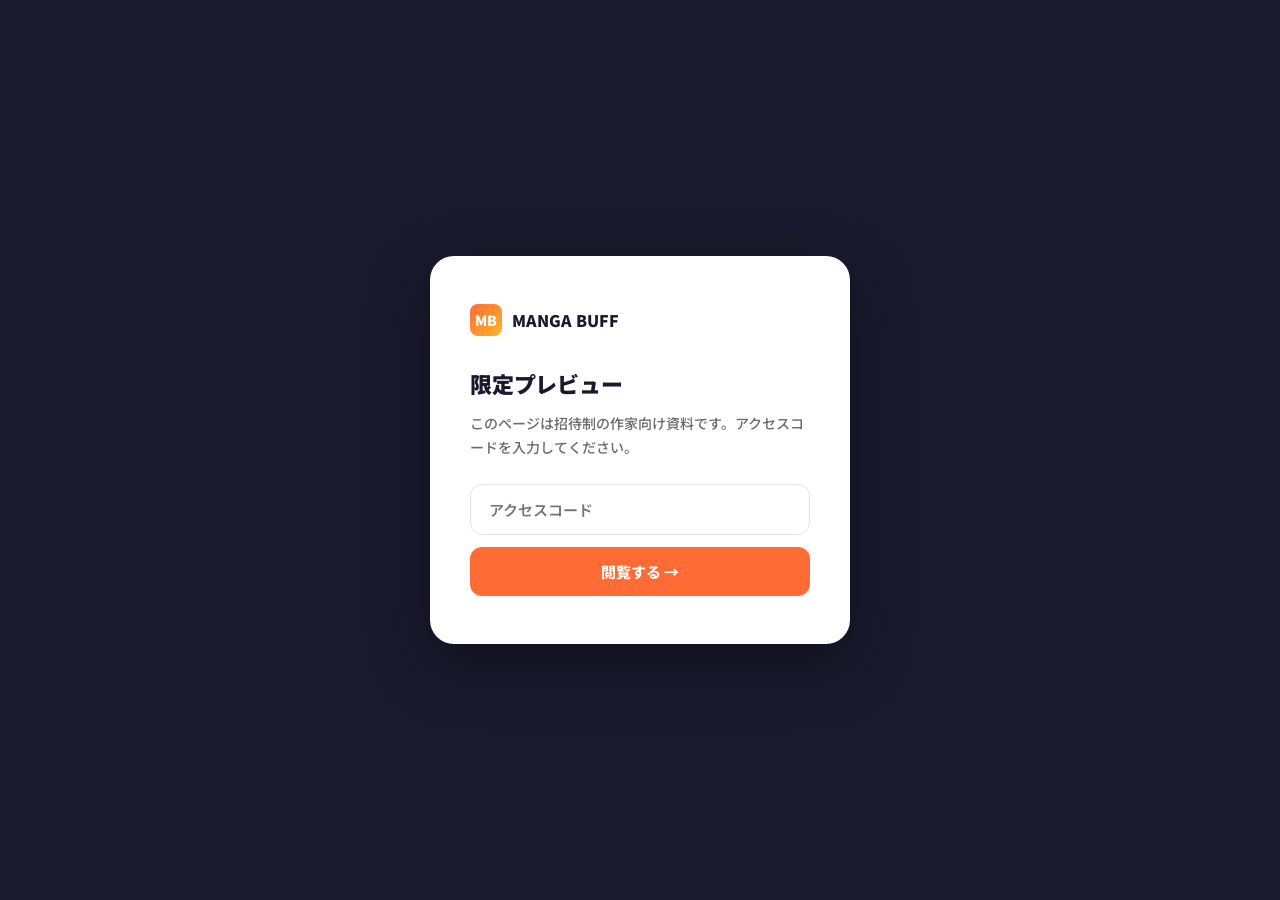
==== about.html @ 03acc00f "多ページ・ホームページ型に全面改訂 - 1枚LPを7ページ構成に再設計（トップ/サービス・納品/お金・セール/契約・全文/相談後の流れ/FAQ/代表の想い） - 契約書v4.3全文・価格決定権・表紙素" ====
<!DOCTYPE html>
<html lang="ja">
<head>
<meta charset="UTF-8">
<meta name="viewport" content="width=device-width, initial-scale=1.0">
<meta name="robots" content="noindex, nofollow, noarchive, nosnippet">
<title>代表とMANGA BUFF ｜ MANGA BUFF</title>
<link rel="preconnect" href="https://fonts.googleapis.com">
<link rel="preconnect" href="https://fonts.gstatic.com" crossorigin>
<link href="https://fonts.googleapis.com/css2?family=Noto+Sans+JP:wght@400;500;700;900&family=Inter:wght@400;500;600;700;800&display=swap" rel="stylesheet">
<style id="gate-style">
  body.locked { overflow: hidden; }
  body.locked > *:not(#gate) { display: none !important; }
  #gate { position: fixed; inset: 0; background: #1A1A2E; z-index: 99999; display: flex; align-items: center; justify-content: center; font-family: "Noto Sans JP", sans-serif; color: white; padding: 24px; }
  #gate.hidden { display: none; }
  .gate-card { background: white; color: #1A1A2E; padding: 48px 40px; border-radius: 24px; max-width: 420px; width: 100%; box-shadow: 0 20px 60px rgba(0,0,0,0.4); }
  .gate-brand { display: inline-flex; align-items: center; gap: 10px; font-weight: 900; font-size: 16px; margin-bottom: 28px; }
  .gate-brand .mark { width: 32px; height: 32px; border-radius: 8px; background: linear-gradient(135deg, #FF6B35, #FFB627); color: white; display: flex; align-items: center; justify-content: center; font-size: 14px; font-weight: 900; }
  #gate h2 { font-size: 22px; font-weight: 900; margin-bottom: 8px; letter-spacing: -0.01em; }
  #gate p { font-size: 14px; color: #6B6B6B; margin-bottom: 24px; font-weight: 500; line-height: 1.7; }
  #gate input { width: 100%; padding: 14px 18px; border: 1px solid #E8E5E0; border-radius: 12px; font-size: 15px; font-weight: 600; font-family: inherit; margin-bottom: 12px; outline: none; transition: all 0.15s; }
  #gate input:focus { border-color: #FF6B35; box-shadow: 0 0 0 3px rgba(255,107,53,0.15); }
  #gate button { width: 100%; padding: 14px; background: #FF6B35; color: white; border: none; border-radius: 12px; font-size: 15px; font-weight: 800; cursor: pointer; font-family: inherit; transition: all 0.15s; }
  #gate button:hover { background: #E8541F; }
  #gate .err { color: #FF4757; font-size: 13px; margin-top: 8px; font-weight: 600; display: none; }
  #gate .err.show { display: block; }
</style>
<link rel="stylesheet" href="assets/style.css">
</head>
<body class="locked">

<div id="gate">
  <div class="gate-card">
    <div class="gate-brand"><span class="mark">MB</span>MANGA BUFF</div>
    <h2>限定プレビュー</h2>
    <p>このページは招待制の作家向け資料です。アクセスコードを入力してください。</p>
    <input type="password" id="gate-pw" placeholder="アクセスコード" autocomplete="off" />
    <button id="gate-btn">閲覧する →</button>
    <div class="err" id="gate-err">アクセスコードが正しくありません。</div>
  </div>
</div>
<script>if(sessionStorage.getItem('mb-unlocked')==='1'){document.body.classList.remove('locked');var g=document.getElementById('gate');if(g)g.classList.add('hidden');}</script>

<nav class="nav">
  <div class="container nav-inner">
    <a href="index.html" class="logo"><span class="logo-mark">MB</span>MANGA BUFF</a>
    <button class="nav-toggle" aria-label="メニュー"><span></span></button>
    <ul class="nav-menu">
      <li><a href="index.html">ホーム</a></li>
      <li><a href="service.html">サービス内容</a></li>
      <li><a href="money.html">料金・お金</a></li>
      <li><a href="contract.html">契約について</a></li>
      <li><a href="flow.html">ご相談後の流れ</a></li>
      <li><a href="faq.html">よくある質問</a></li>
      <li><a href="about.html">代表の想い</a></li>
    </ul>
    <a href="flow.html" class="nav-cta">相談してみる</a>
  </div>
</nav>

<div class="page-hero">
  <div class="container">
    <span class="eyebrow">ABOUT</span>
    <h1>代表とMANGA BUFF</h1>
    <p>なぜこのサービスを作ったのか。そして、実際に参加いただいている作家さんの声。「誰がやっているサービスなのか」が見えると、安心して作品を預けられると思うので、正直にお伝えします。</p>
  </div>
</div>

<!-- === 立ち上げ背景・代表の想い === -->
<section>
  <div class="container-narrow">
    <div class="section-head left">
      <span class="section-label">OUR STORY</span>
      <h2 class="section-title">「作り手が困っていたこと」から<br>作ったサービスです。</h2>
    </div>
    <div style="font-size:16px; line-height:2.05; color:var(--ink-soft); font-weight:500;">
      <p style="margin-bottom:20px;">MANGA BUFF を運営する合同会社Realize代表の竹内は、もともと自分自身が作品を出していた一人の作り手でした。だからこそ、作家さんがぶつかる壁を身をもって知っています。</p>
      <p style="margin-bottom:20px;">「良い作品を描いても、個人では商業の電子書店に全部は出せない」「同人プラットフォームだけだと、読者がある所で頭打ちになる」「従来の取次に出しても、結局自分の手元にいくら残るのか分からない」——この3つは、作り手なら誰もが感じる悩みだと思います。</p>
      <p style="margin-bottom:20px;">MANGA BUFF は、その悩みを<strong>作り手の側から解決するために作ったサービス</strong>です。書店交渉・EPUB制作・書誌入力・表紙・モザイク処理・売上管理まで全部こちらで巻き取り、作家さんには「制作に集中できる時間」と「業界の1.5倍の手取り」を残す。売り込みではなく、同じ作り手として「一緒に棚を育てましょう」という姿勢でやっています。</p>
      <div class="callout info" style="margin-top:28px;">数字を盛ったり、「すぐ売れます」と調子のいいことは言いません。FANZA同人ほどは売れないことも、支払いが4ヶ月後になる業界構造も、正直にお伝えした上で判断していただきたいと考えています。</div>
    </div>
  </div>
</section>

<!-- === 竹内note ===
     TODO(URL待ち): 竹内さんのnote URL到着後、以下の note-grid を実データに差し替え。
     account_url と各記事の href / タイトル / 一言 を埋める。 -->
<section class="bg-soft">
  <div class="container">
    <div class="section-head">
      <span class="section-label">NOTE</span>
      <h2 class="section-title">代表の<span class="gradient">note</span></h2>
      <p class="section-lead">代表の竹内は、note「竹内星陽＠MANGA BUFF 中の人」で、電子出版・AI漫画・配信のリアルを実データで発信しています。<br>「つくる人の想いを、正しく読者へ届けたい。」——どんな人がやっているサービスか、ここを読むと伝わると思います。</p>
    </div>

    <div class="note-grid">
      <a href="https://note.com/sei_manga_buff/n/n60cf9b1dd14b" class="note-card" target="_blank" rel="noopener">
        <div class="note-tag">AI・販路</div>
        <h3>AI漫画は"売れない"んじゃない。"並べてもらえない"だけだ。</h3>
        <p>「AI作品は売れない」の正体は、書店の棚に"並べてもらえない"こと。AIフロア隔離の構造と、その抜け道を実データで解説した回。</p>
        <span class="note-go">noteで読む</span>
      </a>
      <a href="https://note.com/sei_manga_buff/n/n0e41eaaf8b2e" class="note-card" target="_blank" rel="noopener">
        <div class="note-tag">価格設計</div>
        <h3>【いくらで売るのが正解か】新作2,000作を値段別に数えたら…</h3>
        <p>「売れる本数」と「稼げる金額」で最適価格が逆転する。2,000作の実データから価格の付け方を掘り下げた、値付けに悩む作家さん必読の回。</p>
        <span class="note-go">noteで読む</span>
      </a>
      <a href="https://note.com/sei_manga_buff/n/n07193fec7f5c" class="note-card" target="_blank" rel="noopener">
        <div class="note-tag">配信網</div>
        <h3>【配信網の地図】"電子書店100超"って、具体的にどこ？</h3>
        <p>「100書店に配信」と言われても実感が湧かない——作品が実際に届く配信網を、書店ごとに1つずつ地図にした解説記事。</p>
        <span class="note-go">noteで読む</span>
      </a>
    </div>

    <div style="text-align:center; margin-top:36px;">
      <a href="https://note.com/sei_manga_buff" class="btn-secondary" target="_blank" rel="noopener">竹内のnoteをもっと見る</a>
    </div>
  </div>
</section>

<!-- === 作家の声 ===
     TODO(URL待ち): 表向きホームページURL到着後、パビュ / スペルト小麦 の口コミを
     このホームページから正確に転記して以下の voice を差し替え。 -->
<section>
  <div class="container">
    <div class="section-head">
      <span class="section-label">VOICES</span>
      <h2 class="section-title">参加作家さんの<span class="gradient">生の声</span></h2>
      <p class="section-lead">実際に MANGA BUFF に作品を預けてくださっている作家さんからの声です。</p>
    </div>

    <div class="voice-grid">
      <div class="voice">
        <div class="voice-quote-mark">"</div>
        <div class="voice-body" style="font-size:15px; color:var(--ink); font-weight:600;">原稿データを渡したら、色んな書店で配信されるところまで進めてもらえて助かりました。公開まで早かったのもありがたかったです。</div>
        <div class="voice-author"><strong>ぱびゅ さん</strong><br>X：@pabyu235852</div>
      </div>
      <div class="voice">
        <div class="voice-quote-mark">"</div>
        <div class="voice-body" style="font-size:15px; color:var(--ink); font-weight:600;">AI作品なので販路を広げるのは難しいと思っていましたが、ほとんど丸投げで広げることができ、ありがたく思います。</div>
        <div class="voice-author"><strong>すぺると小麦 さん</strong><br>X：@superutokomugi</div>
      </div>
      <div class="voice">
        <div class="voice-quote-mark">"</div>
        <div class="voice-body" style="font-size:15px; color:var(--ink); font-weight:600;">書店への配信や面倒な手続きを全部おまかせできるので、制作に集中できるようになりました。作家としは本当に助かっています。</div>
        <div class="voice-author"><strong>ぜっぺい さん</strong><br>X：@zeppei_</div>
      </div>
    </div>

    <h3 class="block-title" style="text-align:center;">その他の作家さんからの反応</h3>
    <div class="voice-grid">
      <div class="voice">
        <div class="voice-quote-mark">"</div>
        <div class="voice-quote">FANZA同人以外の流通が欲しかった</div>
        <div class="voice-author">個人サークル運営・手書き作家さん<br>複数書店展開で新規読者層へのリーチを実現</div>
      </div>
      <div class="voice">
        <div class="voice-quote-mark">"</div>
        <div class="voice-quote">他社より連絡が速くて、やりやすい</div>
        <div class="voice-author">他取次から乗り換えのサークルさん<br>レスポンスの速さ・配信スピードが乗り換えの決め手に</div>
      </div>
      <div class="voice">
        <div class="voice-quote-mark">"</div>
        <div class="voice-quote">AI作品を扱ってくれる取次が少ない</div>
        <div class="voice-author">AI漫画制作サークルさん<br>公式対応＋AI作品専用の配信先選定で差別化</div>
      </div>
      <div class="voice">
        <div class="voice-quote-mark">"</div>
        <div class="voice-quote">既存取次の還元率に納得がいかなかった</div>
        <div class="voice-author">複数作品保有サークルさん<br>60%還元への切り替えで手取り1.5倍を実現見込み</div>
      </div>
    </div>
  </div>
</section>

<!-- === CTA === -->
<section class="bg-soft">
  <div class="container">
    <div class="cta-band">
      <h2>あなたの作品も、一緒に届けさせてください。</h2>
      <p>まずは1作品から。気になったことは何でも担当者に聞いてください。同じ作り手として、正直にお答えします。</p>
      <a href="flow.html" class="btn-primary" style="background:var(--primary); box-shadow:0 8px 24px rgba(255,107,53,0.4);">ご相談後の流れを見る</a>
    </div>
  </div>
</section>

<footer>
  <div class="container">
    <div class="footer-grid">
      <div>
        <div class="footer-logo"><span class="logo-mark">MB</span>MANGA BUFF</div>
        <p class="footer-tagline">個人作家・同人サークルの作品を、100以上の電子書店へ一括配信する取次サービス。</p>
      </div>
      <div class="footer-links">
        <div class="footer-col">
          <h5>サービス</h5>
          <a href="service.html">サービス内容</a>
          <a href="money.html">料金・還元率</a>
          <a href="flow.html">ご相談後の流れ</a>
        </div>
        <div class="footer-col">
          <h5>詳しく知る</h5>
          <a href="contract.html">契約について</a>
          <a href="faq.html">よくある質問</a>
          <a href="about.html">代表とMANGA BUFF</a>
        </div>
      </div>
    </div>
    <p class="footer-meta">漫画家のための電子書店一括配信サービス　|　運営：合同会社Realize　|　© 2026 MANGA BUFF</p>
  </div>
</footer>

<script src="assets/site.js"></script>
</body>
</html>
---- assets/style.css ----
/* =========================================================
   MANGA BUFF 作家向け資料サイト  共通デザインシステム
   （多ページ・ホームページ型）
   ========================================================= */

:root {
  --primary: #FF6B35;
  --primary-deep: #E8541F;
  --primary-light: #FFF0E6;
  --accent: #FFB627;
  --ink: #1A1A2E;
  --ink-soft: #4A4A5E;
  --sub: #8A8A95;
  --border: #E8E5E0;
  --rule: #EFECE7;
  --bg: #FFFFFF;
  --bg-soft: #FAFAFA;
  --bg-blue: #FFF8F0;
  --green: #22C55E;
  --warn: #FF9500;
}

* { margin: 0; padding: 0; box-sizing: border-box; }

html { scroll-behavior: smooth; }

body {
  font-family: "Noto Sans JP", "Inter", -apple-system, BlinkMacSystemFont, sans-serif;
  color: var(--ink);
  line-height: 1.8;
  background: var(--bg);
  font-weight: 500;
  font-size: 16px;
  -webkit-font-smoothing: antialiased;
}

a { color: inherit; }

.container {
  max-width: 1120px;
  margin: 0 auto;
  padding: 0 24px;
}

.container-narrow {
  max-width: 860px;
  margin: 0 auto;
  padding: 0 24px;
}

/* === Nav (multi-page) === */
.nav {
  position: sticky;
  top: 0;
  z-index: 100;
  background: rgba(255, 255, 255, 0.92);
  backdrop-filter: blur(20px);
  border-bottom: 1px solid var(--rule);
  padding: 14px 0;
}

.nav-inner {
  display: flex;
  align-items: center;
  justify-content: space-between;
  gap: 16px;
}

.logo {
  display: inline-flex;
  align-items: center;
  gap: 10px;
  font-weight: 900;
  font-size: 18px;
  letter-spacing: -0.01em;
  color: var(--ink);
  text-decoration: none;
  flex-shrink: 0;
}

.logo-mark {
  display: inline-flex;
  align-items: center;
  justify-content: center;
  width: 32px;
  height: 32px;
  background: linear-gradient(135deg, var(--primary), var(--accent));
  border-radius: 8px;
  color: white;
  font-size: 16px;
  font-weight: 900;
  letter-spacing: -0.02em;
}

.nav-menu {
  display: flex;
  align-items: center;
  gap: 4px;
  list-style: none;
  margin-left: auto;
}

.nav-menu a {
  display: inline-block;
  padding: 8px 14px;
  font-size: 14px;
  font-weight: 700;
  color: var(--ink-soft);
  text-decoration: none;
  border-radius: 100px;
  transition: all 0.15s;
  white-space: nowrap;
}

.nav-menu a:hover { color: var(--primary); background: var(--primary-light); }
.nav-menu a.active { color: var(--primary); background: var(--primary-light); }

.nav-cta {
  display: inline-flex;
  align-items: center;
  padding: 10px 20px;
  background: var(--ink);
  color: white;
  border-radius: 100px;
  font-size: 14px;
  font-weight: 700;
  text-decoration: none;
  transition: all 0.2s;
  white-space: nowrap;
  flex-shrink: 0;
}

.nav-cta:hover { background: var(--primary); }

/* mobile menu */
.nav-toggle {
  display: none;
  background: none;
  border: 1px solid var(--border);
  border-radius: 10px;
  width: 42px;
  height: 42px;
  cursor: pointer;
  align-items: center;
  justify-content: center;
  flex-shrink: 0;
}
.nav-toggle span {
  display: block;
  width: 18px;
  height: 2px;
  background: var(--ink);
  position: relative;
}
.nav-toggle span::before,
.nav-toggle span::after {
  content: '';
  position: absolute;
  left: 0;
  width: 18px;
  height: 2px;
  background: var(--ink);
}
.nav-toggle span::before { top: -6px; }
.nav-toggle span::after { top: 6px; }

@media (max-width: 900px) {
  .nav-toggle { display: inline-flex; }
  .nav-menu {
    position: absolute;
    top: 100%;
    left: 0;
    right: 0;
    flex-direction: column;
    align-items: stretch;
    gap: 2px;
    background: white;
    border-bottom: 1px solid var(--border);
    padding: 12px 16px 20px;
    box-shadow: 0 12px 24px rgba(0,0,0,0.06);
    display: none;
  }
  .nav-menu.open { display: flex; }
  .nav-menu a { padding: 13px 16px; font-size: 15px; }
  .nav .nav-cta { display: none; }
}

/* === Hero (top page) === */
.hero {
  background: linear-gradient(180deg, var(--bg-blue) 0%, var(--bg) 100%);
  padding: 88px 0 104px;
  position: relative;
  overflow: hidden;
}
.hero::before {
  content: '';
  position: absolute;
  top: -200px; right: -200px;
  width: 700px; height: 700px;
  background: radial-gradient(circle, rgba(255,107,53,0.12) 0%, transparent 60%);
  border-radius: 50%;
  pointer-events: none;
}
.hero::after {
  content: '';
  position: absolute;
  bottom: -100px; left: -150px;
  width: 500px; height: 500px;
  background: radial-gradient(circle, rgba(255,182,39,0.12) 0%, transparent 60%);
  border-radius: 50%;
  pointer-events: none;
}
.hero-inner { position: relative; z-index: 1; text-align: center; }

.hero-badge {
  display: inline-flex;
  align-items: center;
  gap: 8px;
  padding: 8px 20px;
  background: white;
  border: 1px solid var(--border);
  border-radius: 100px;
  font-size: 13px;
  font-weight: 700;
  color: var(--primary);
  margin-bottom: 28px;
  box-shadow: 0 2px 12px rgba(255,107,53,0.1);
}
.hero-badge::before {
  content: '';
  display: inline-block;
  width: 8px; height: 8px;
  background: var(--primary);
  border-radius: 50%;
  animation: pulse 2s infinite;
}
@keyframes pulse { 0%,100%{opacity:1;} 50%{opacity:0.4;} }

.hero h1 {
  font-size: clamp(38px, 6.4vw, 72px);
  font-weight: 900;
  line-height: 1.2;
  letter-spacing: -0.03em;
  color: var(--ink);
  margin-bottom: 28px;
}
.hero h1 .gradient,
.gradient {
  background: linear-gradient(135deg, var(--primary) 0%, var(--accent) 100%);
  -webkit-background-clip: text;
  background-clip: text;
  color: transparent;
}
.hero-sub {
  font-size: clamp(16px, 1.8vw, 20px);
  font-weight: 500;
  color: var(--ink-soft);
  max-width: 720px;
  margin: 0 auto 44px;
  line-height: 1.9;
}
.hero-cta {
  display: inline-flex;
  gap: 16px;
  flex-wrap: wrap;
  justify-content: center;
  margin-bottom: 64px;
}

/* === Page hero (sub pages) === */
.page-hero {
  background: linear-gradient(180deg, var(--bg-blue) 0%, var(--bg) 100%);
  padding: 64px 0 56px;
  border-bottom: 1px solid var(--rule);
  position: relative;
  overflow: hidden;
}
.page-hero .eyebrow {
  display: inline-block;
  font-family: "Inter", sans-serif;
  font-size: 12px;
  font-weight: 700;
  letter-spacing: 0.14em;
  color: var(--primary);
  margin-bottom: 14px;
  padding: 6px 16px;
  background: var(--primary-light);
  border-radius: 100px;
}
.page-hero h1 {
  font-size: clamp(28px, 4.4vw, 44px);
  font-weight: 900;
  line-height: 1.3;
  letter-spacing: -0.02em;
  color: var(--ink);
  margin-bottom: 14px;
}
.page-hero p {
  font-size: 16px;
  color: var(--ink-soft);
  max-width: 680px;
  line-height: 1.9;
}

/* === Buttons === */
.btn-primary {
  display: inline-flex;
  align-items: center;
  gap: 8px;
  padding: 16px 34px;
  background: var(--primary);
  color: white;
  border-radius: 100px;
  font-size: 16px;
  font-weight: 900;
  text-decoration: none;
  box-shadow: 0 8px 24px rgba(255,107,53,0.3);
  transition: all 0.2s;
}
.btn-primary:hover { background: var(--primary-deep); transform: translateY(-2px); box-shadow: 0 12px 32px rgba(255,107,53,0.4); }
.btn-primary::after { content: '→'; font-size: 18px; transition: transform 0.2s; }
.btn-primary:hover::after { transform: translateX(4px); }

.btn-secondary {
  display: inline-flex;
  align-items: center;
  padding: 16px 30px;
  background: white;
  color: var(--ink);
  border: 1px solid var(--border);
  border-radius: 100px;
  font-size: 16px;
  font-weight: 700;
  text-decoration: none;
  transition: all 0.2s;
}
.btn-secondary:hover { border-color: var(--primary); color: var(--primary); }

/* === Hero stats === */
.hero-stats {
  display: grid;
  grid-template-columns: repeat(auto-fit, minmax(160px, 1fr));
  gap: 1px;
  background: var(--border);
  border: 1px solid var(--border);
  border-radius: 16px;
  overflow: hidden;
  max-width: 960px;
  margin: 0 auto;
}
.stat { background: white; padding: 28px 22px; text-align: center; transition: all 0.2s; }
.stat:hover { background: var(--bg-blue); }
.stat-value {
  font-family: "Inter", "Noto Sans JP", sans-serif;
  font-size: clamp(30px, 4vw, 42px);
  font-weight: 800;
  color: var(--ink);
  line-height: 1;
  letter-spacing: -0.03em;
}
.stat-value .unit { font-size: 0.55em; color: var(--primary); margin-left: 4px; }
.stat-label { font-size: 13px; font-weight: 700; color: var(--sub); margin-top: 12px; line-height: 1.5; }

/* === Section === */
section { padding: 96px 0; }
section.tight { padding: 72px 0; }
section.bg-soft { background: var(--bg-soft); }
section.bg-dark { background: var(--ink); color: white; }

.section-head { text-align: center; margin-bottom: 60px; }
.section-head.left { text-align: left; }

.section-label {
  display: inline-block;
  font-family: "Inter", sans-serif;
  font-size: 13px;
  font-weight: 700;
  letter-spacing: 0.1em;
  color: var(--primary);
  margin-bottom: 16px;
  padding: 6px 16px;
  background: var(--primary-light);
  border-radius: 100px;
}
section.bg-dark .section-label { background: rgba(255,107,53,0.15); color: var(--accent); }

.section-title {
  font-size: clamp(26px, 3.6vw, 42px);
  font-weight: 900;
  line-height: 1.35;
  color: var(--ink);
  margin-bottom: 18px;
  letter-spacing: -0.02em;
}
section.bg-dark .section-title { color: white; }

.section-lead {
  font-size: 17px;
  color: var(--ink-soft);
  max-width: 720px;
  margin: 0 auto;
  line-height: 1.9;
  font-weight: 500;
}
.section-head.left .section-lead { margin: 0; }
section.bg-dark .section-lead { color: rgba(255,255,255,0.75); }

.block-title {
  font-size: 20px;
  font-weight: 900;
  color: var(--ink);
  margin: 56px 0 20px;
  letter-spacing: -0.01em;
}
.block-title:first-child { margin-top: 0; }

/* === Hub nav cards (top page) === */
.hub-grid {
  display: grid;
  grid-template-columns: repeat(auto-fit, minmax(280px, 1fr));
  gap: 18px;
}
.hub-card {
  display: flex;
  flex-direction: column;
  background: white;
  border: 1px solid var(--border);
  border-radius: 20px;
  padding: 32px 30px;
  text-decoration: none;
  transition: all 0.2s;
}
.hub-card:hover { border-color: var(--primary); transform: translateY(-4px); box-shadow: 0 20px 40px rgba(255,107,53,0.12); }
.hub-card .hub-icon {
  width: 52px; height: 52px;
  background: linear-gradient(135deg, var(--primary-light), #FFF5E0);
  border-radius: 14px;
  display: flex; align-items: center; justify-content: center;
  font-size: 24px; margin-bottom: 18px;
}
.hub-card h3 { font-size: 19px; font-weight: 900; color: var(--ink); margin-bottom: 8px; letter-spacing: -0.01em; }
.hub-card p { font-size: 14px; color: var(--ink-soft); line-height: 1.8; font-weight: 500; flex: 1; }
.hub-card .hub-go {
  margin-top: 18px;
  font-size: 13px; font-weight: 800; color: var(--primary);
  display: inline-flex; align-items: center; gap: 6px;
}
.hub-card .hub-go::after { content: '→'; transition: transform 0.2s; }
.hub-card:hover .hub-go::after { transform: translateX(4px); }

/* === Problem === */
.problem-grid { display: grid; grid-template-columns: repeat(auto-fit, minmax(280px, 1fr)); gap: 20px; }
.problem-card { background: white; border: 1px solid var(--border); border-radius: 20px; padding: 36px 32px; transition: all 0.2s; position: relative; }
.problem-card:hover { border-color: var(--primary); transform: translateY(-4px); box-shadow: 0 20px 40px rgba(255,107,53,0.12); }
.problem-num { font-family: "Inter", sans-serif; font-size: 13px; font-weight: 800; letter-spacing: 0.1em; color: var(--primary); margin-bottom: 16px; }
.problem-card h3 { font-size: 20px; font-weight: 900; line-height: 1.5; margin-bottom: 14px; color: var(--ink); letter-spacing: -0.01em; }
.problem-card p { color: var(--ink-soft); font-size: 14px; line-height: 1.9; font-weight: 500; }

/* === Solution === */
.solution-grid { display: flex; flex-wrap: wrap; justify-content: center; gap: 16px; }
.solution-grid > .solution-card { flex: 1 1 240px; max-width: 262px; }
@media (max-width: 560px) { .solution-grid > .solution-card { max-width: 100%; } }
.solution-card { background: white; border: 1px solid var(--border); border-radius: 20px; padding: 34px 28px; transition: all 0.2s; }
.solution-card:hover { border-color: var(--primary); transform: translateY(-4px); box-shadow: 0 20px 40px rgba(255,107,53,0.1); }
.solution-icon { width: 56px; height: 56px; background: linear-gradient(135deg, var(--primary-light), #FFF5E0); border-radius: 16px; display: flex; align-items: center; justify-content: center; margin-bottom: 20px; font-size: 26px; }
.solution-card h3 { font-size: 18px; font-weight: 900; margin-bottom: 10px; color: var(--ink); letter-spacing: -0.01em; }
.solution-card p { font-size: 14px; color: var(--ink-soft); line-height: 1.85; font-weight: 500; }

/* === Flow steps === */
.flow-grid { display: grid; grid-template-columns: repeat(auto-fit, minmax(240px, 1fr)); gap: 16px; counter-reset: step; }
.flow-step { background: white; border: 1px solid var(--border); border-radius: 20px; padding: 40px 32px 32px; position: relative; counter-increment: step; }
.flow-step::before { content: counter(step); position: absolute; top: 24px; right: 28px; font-family: "Inter", sans-serif; font-size: 48px; font-weight: 800; color: var(--primary-light); line-height: 1; }
.flow-step-label { font-family: "Inter", sans-serif; font-size: 12px; font-weight: 800; letter-spacing: 0.15em; color: var(--primary); margin-bottom: 12px; }
.flow-step h3 { font-size: 18px; font-weight: 900; margin-bottom: 10px; color: var(--ink); letter-spacing: -0.01em; }
.flow-step p { font-size: 14px; color: var(--ink-soft); line-height: 1.85; font-weight: 500; }

/* === Two column === */
.two-col { display: grid; grid-template-columns: 1fr 1fr; gap: 48px; }
@media (max-width: 720px) { .two-col { grid-template-columns: 1fr; gap: 40px; } }
.col-label { display: inline-block; font-family: "Inter", sans-serif; font-size: 12px; font-weight: 800; letter-spacing: 0.15em; color: var(--primary); margin-bottom: 12px; padding: 4px 14px; background: var(--primary-light); border-radius: 100px; }
.col-title { font-size: 22px; font-weight: 900; color: var(--ink); margin-bottom: 24px; letter-spacing: -0.01em; }

.feature-list { list-style: none; display: grid; gap: 8px; }
.feature-list li { background: white; border: 1px solid var(--border); border-radius: 12px; padding: 16px 20px; display: flex; align-items: center; gap: 14px; font-size: 14px; font-weight: 600; color: var(--ink); }
.feature-list li::before {
  content: '';
  display: inline-block;
  width: 20px; height: 20px;
  background: var(--primary);
  border-radius: 50%;
  flex-shrink: 0;
  background-image: url("data:image/svg+xml,%3Csvg xmlns='http://www.w3.org/2000/svg' width='12' height='12' viewBox='0 0 12 12' fill='none'%3E%3Cpath d='M2 6.5L5 9L10 3.5' stroke='white' stroke-width='2' stroke-linecap='round' stroke-linejoin='round'/%3E%3C/svg%3E");
  background-repeat: no-repeat; background-position: center;
}

/* === Highlight box === */
.hl-box { background: var(--primary-light); border-left: 4px solid var(--primary); border-radius: 12px; padding: 24px 28px; margin: 36px 0; }
.hl-box strong { display: block; font-size: 16px; font-weight: 900; margin-bottom: 10px; color: var(--ink); letter-spacing: -0.01em; }
.hl-box p { font-size: 14px; color: var(--ink-soft); line-height: 1.9; font-weight: 500; }
.hl-box p + p { margin-top: 12px; }

/* callout variants */
.callout { border-radius: 14px; padding: 22px 26px; margin: 28px 0; font-size: 14px; line-height: 1.9; font-weight: 500; }
.callout strong { font-weight: 900; }
.callout.info { background: var(--bg-blue); border: 1px solid var(--border); color: var(--ink-soft); }
.callout.ok { background: rgba(34,197,94,0.08); border: 1px solid rgba(34,197,94,0.25); color: #14663a; }
.callout.warn { background: rgba(255,149,0,0.08); border: 1px solid rgba(255,149,0,0.3); color: #7a4a00; }

/* === Money card === */
.money-card { background: white; border: 1px solid var(--border); border-radius: 24px; padding: 48px; box-shadow: 0 8px 32px rgba(0,0,0,0.04); }
@media (max-width: 640px) { .money-card { padding: 30px 22px; } }
.money-card h3 { font-size: 16px; font-weight: 900; color: var(--ink); margin-bottom: 20px; letter-spacing: -0.01em; }
.money-bar { display: flex; height: 72px; border-radius: 16px; overflow: hidden; margin-bottom: 12px; }
.money-segment { display: flex; align-items: center; justify-content: center; color: white; font-weight: 800; font-size: 15px; letter-spacing: -0.01em; }
.seg-store { background: #6B5B4E; flex: 70; }
.seg-rlz { background: linear-gradient(135deg, var(--primary) 0%, var(--accent) 100%); flex: 30; }
.money-labels { display: flex; font-size: 13px; color: var(--sub); margin-bottom: 40px; font-weight: 600; }
.money-labels > div:first-child { flex: 70; text-align: center; }
.money-labels > div:last-child { flex: 30; text-align: center; }
.inner-box { background: var(--bg-blue); border-radius: 16px; padding: 26px; margin-top: 20px; }
.inner-box h4 { font-size: 14px; font-weight: 900; color: var(--ink); margin-bottom: 14px; letter-spacing: -0.01em; }
.split-bar { display: flex; height: 56px; border-radius: 12px; overflow: hidden; margin: 12px 0; }
.split-author { background: linear-gradient(135deg, var(--green), #16A34A); flex: 60; display: flex; align-items: center; justify-content: center; color: white; font-weight: 800; font-size: 15px; }
.split-rlz-small { background: #A8ACB4; flex: 40; display: flex; align-items: center; justify-content: center; color: white; font-weight: 800; font-size: 15px; }

/* === Example card === */
.example-card { background: linear-gradient(135deg, rgba(34,197,94,0.05), rgba(255,107,53,0.05)); border: 1px solid var(--border); border-radius: 20px; padding: 36px; margin-top: 32px; }
.example-card > h4 { font-size: 18px; font-weight: 900; color: var(--ink); margin-bottom: 22px; letter-spacing: -0.01em; }
.example-row { display: flex; justify-content: space-between; align-items: center; background: white; padding: 15px 22px; border-radius: 12px; margin-bottom: 10px; font-size: 15px; font-weight: 600; border: 1px solid var(--border); }
.example-row.highlight { background: linear-gradient(135deg, var(--green), #16A34A); color: white; font-weight: 900; font-size: 16px; border-color: transparent; }
.example-row.highlight-accent { background: linear-gradient(135deg, var(--primary), var(--accent)); color: white; font-weight: 900; font-size: 16px; border-color: transparent; }
.example-note { font-size: 13px; color: var(--sub); margin-top: 16px; font-weight: 500; }

/* === Simulation === */
.sim-grid { display: grid; grid-template-columns: repeat(auto-fit, minmax(170px, 1fr)); gap: 12px; margin: 28px 0; }
.sim-cell { background: white; border: 1px solid var(--border); border-radius: 16px; padding: 24px 20px; text-align: center; transition: all 0.2s; }
.sim-cell:hover { border-color: var(--primary); transform: translateY(-2px); }
.sim-cell-label { font-family: "Inter", sans-serif; font-size: 12px; font-weight: 700; color: var(--sub); margin-bottom: 10px; letter-spacing: 0.02em; }
.sim-cell-value { font-family: "Inter", sans-serif; font-size: 28px; font-weight: 800; color: var(--ink); line-height: 1; letter-spacing: -0.03em; }
.sim-cell-sub { font-size: 12px; color: var(--sub); margin-top: 8px; font-weight: 500; }

/* === Tables === */
.table-wrap { background: white; border: 1px solid var(--border); border-radius: 16px; overflow: hidden; margin: 24px 0; overflow-x: auto; }
table { width: 100%; border-collapse: collapse; min-width: 420px; }
th, td { padding: 16px 22px; text-align: left; border-bottom: 1px solid var(--border); font-size: 14px; font-weight: 500; color: var(--ink); }
th { background: var(--bg-soft); font-weight: 800; font-size: 13px; color: var(--sub); letter-spacing: 0.02em; }
tr:last-child td { border-bottom: none; }
td.mb { color: var(--primary); font-weight: 800; }

/* === Compare duel === */
.compare-duel { display: grid; grid-template-columns: 1fr 1fr; gap: 20px; position: relative; }
@media (max-width: 720px) { .compare-duel { grid-template-columns: 1fr; } .compare-vs { display: none; } }
.compare-col { background: white; border: 1px solid var(--border); border-radius: 20px; padding: 38px 30px; }
.compare-col.mb { background: linear-gradient(180deg, var(--primary-light) 0%, white 100%); border: 2px solid var(--primary); position: relative; box-shadow: 0 12px 32px rgba(255,107,53,0.12); }
.compare-col.mb::before { content: 'RECOMMENDED'; position: absolute; top: -12px; left: 50%; transform: translateX(-50%); background: var(--primary); color: white; font-family: "Inter", sans-serif; font-size: 11px; font-weight: 800; letter-spacing: 0.15em; padding: 5px 14px; border-radius: 100px; }
.compare-col-head { text-align: center; margin-bottom: 26px; padding-bottom: 20px; border-bottom: 1px solid var(--border); }
.compare-col.mb .compare-col-head { border-bottom-color: rgba(255,107,53,0.3); }
.compare-col-name { font-size: 20px; font-weight: 900; color: var(--ink); letter-spacing: -0.01em; margin-bottom: 4px; }
.compare-col.mb .compare-col-name { color: var(--primary); }
.compare-col-sub { font-size: 12px; font-weight: 600; color: var(--sub); letter-spacing: 0.05em; }
.compare-list { list-style: none; display: grid; gap: 14px; }
.compare-list li { display: flex; align-items: flex-start; gap: 12px; font-size: 14px; font-weight: 600; color: var(--ink-soft); line-height: 1.6; }
.compare-list li .label { font-size: 11px; font-weight: 700; letter-spacing: 0.05em; color: var(--sub); display: block; margin-bottom: 2px; }
.compare-list li .value { display: block; font-size: 15px; font-weight: 800; color: var(--ink); letter-spacing: -0.01em; }
.compare-icon { width: 22px; height: 22px; border-radius: 50%; display: inline-flex; align-items: center; justify-content: center; font-size: 13px; font-weight: 900; flex-shrink: 0; margin-top: 12px; }
.compare-icon.ok { background: rgba(34,197,94,0.12); color: var(--green); }
.compare-icon.ng { background: rgba(138,138,149,0.15); color: var(--sub); }
.compare-icon.star { background: var(--primary); color: white; }
.compare-vs { position: absolute; top: 50%; left: 50%; transform: translate(-50%, -50%); width: 56px; height: 56px; background: white; border: 3px solid var(--ink); border-radius: 50%; display: flex; align-items: center; justify-content: center; font-family: "Inter", sans-serif; font-size: 16px; font-weight: 800; color: var(--ink); z-index: 2; letter-spacing: 0.02em; }

/* === Timeline === */
.timeline { position: relative; padding-left: 40px; max-width: 760px; }
.timeline::before { content: ''; position: absolute; left: 11px; top: 16px; bottom: 16px; width: 2px; background: linear-gradient(180deg, var(--primary), var(--accent)); }
.timeline-item { position: relative; padding: 16px 0; }
.timeline-item::before { content: ''; position: absolute; left: -33px; top: 22px; width: 16px; height: 16px; background: white; border: 3px solid var(--primary); border-radius: 50%; }
.timeline-item strong { display: block; font-size: 16px; font-weight: 900; color: var(--ink); margin-bottom: 6px; letter-spacing: -0.01em; }
.timeline-item span { font-size: 13px; color: var(--sub); font-weight: 500; }

/* === Step flow (big numbered vertical) === */
.steps { display: grid; gap: 14px; max-width: 820px; }
.step-row {
  display: grid;
  grid-template-columns: 56px 1fr;
  gap: 20px;
  background: white;
  border: 1px solid var(--border);
  border-radius: 18px;
  padding: 26px 28px;
  align-items: start;
  transition: all 0.2s;
}
.step-row:hover { border-color: var(--primary); box-shadow: 0 12px 28px rgba(255,107,53,0.08); }
.step-num {
  width: 52px; height: 52px;
  border-radius: 14px;
  background: linear-gradient(135deg, var(--primary), var(--accent));
  color: white;
  font-family: "Inter", sans-serif;
  font-weight: 800; font-size: 22px;
  display: flex; align-items: center; justify-content: center;
}
.step-body h3 { font-size: 17px; font-weight: 900; color: var(--ink); margin-bottom: 6px; letter-spacing: -0.01em; }
.step-body p { font-size: 14px; color: var(--ink-soft); line-height: 1.85; font-weight: 500; }
.step-body .who { display: inline-block; font-size: 11px; font-weight: 800; letter-spacing: 0.04em; padding: 3px 10px; border-radius: 100px; margin-top: 10px; }
.who.you { background: rgba(34,197,94,0.12); color: #14663a; }
.who.us { background: var(--primary-light); color: var(--primary-deep); }

/* === Voice === */
.voice-grid { display: grid; grid-template-columns: repeat(auto-fit, minmax(300px, 1fr)); gap: 20px; }
.voice { background: white; border: 1px solid var(--border); border-radius: 20px; padding: 32px; position: relative; transition: all 0.2s; }
.voice:hover { border-color: var(--primary); transform: translateY(-4px); box-shadow: 0 20px 40px rgba(255,107,53,0.08); }
.voice-quote-mark { font-family: "Inter", sans-serif; font-size: 64px; color: var(--primary); line-height: 1; margin-bottom: -20px; opacity: 0.3; }
.voice-quote { font-weight: 900; font-size: 17px; margin-bottom: 16px; color: var(--ink); line-height: 1.55; letter-spacing: -0.01em; }
.voice-body { font-size: 14px; color: var(--ink-soft); line-height: 1.9; font-weight: 500; margin-bottom: 20px; }
.voice-author { font-size: 13px; color: var(--sub); line-height: 1.7; padding-top: 16px; border-top: 1px solid var(--border); font-weight: 500; }
.voice-author strong { color: var(--ink); font-weight: 800; }

/* === note cards === */
.note-grid { display: grid; grid-template-columns: repeat(auto-fit, minmax(280px, 1fr)); gap: 18px; }
.note-card {
  display: flex; flex-direction: column;
  background: white;
  border: 1px solid var(--border);
  border-radius: 18px;
  padding: 28px 28px 24px;
  text-decoration: none;
  transition: all 0.2s;
}
.note-card:hover { border-color: var(--primary); transform: translateY(-4px); box-shadow: 0 16px 34px rgba(255,107,53,0.1); }
.note-card .note-tag { font-size: 11px; font-weight: 800; letter-spacing: 0.08em; color: var(--primary); margin-bottom: 12px; }
.note-card h3 { font-size: 17px; font-weight: 900; color: var(--ink); line-height: 1.5; margin-bottom: 10px; letter-spacing: -0.01em; }
.note-card p { font-size: 13.5px; color: var(--ink-soft); line-height: 1.8; font-weight: 500; flex: 1; }
.note-card .note-go { margin-top: 16px; font-size: 12.5px; font-weight: 800; color: var(--primary); display: inline-flex; align-items: center; gap: 6px; }
.note-card .note-go::after { content: '↗'; }

/* === FAQ cards === */
.faq-group { display: grid; grid-template-columns: 1fr 1fr; gap: 16px; margin-bottom: 48px; }
@media (max-width: 720px) { .faq-group { grid-template-columns: 1fr; } }
.faq-card { background: white; border: 1px solid var(--border); border-radius: 16px; padding: 24px 26px; transition: all 0.2s; }
.faq-card:hover { border-color: var(--primary); transform: translateY(-2px); box-shadow: 0 8px 24px rgba(255,107,53,0.08); }
.faq-card .q { display: flex; gap: 10px; align-items: flex-start; font-weight: 800; font-size: 15px; color: var(--ink); line-height: 1.55; letter-spacing: -0.01em; margin-bottom: 14px; }
.faq-card .q::before { content: 'Q'; flex-shrink: 0; width: 24px; height: 24px; background: var(--primary-light); color: var(--primary); border-radius: 8px; font-family: "Inter", sans-serif; font-weight: 800; font-size: 13px; display: inline-flex; align-items: center; justify-content: center; }
.faq-card .a { font-size: 13.5px; color: var(--ink-soft); line-height: 1.9; font-weight: 500; padding-left: 34px; }
.faq-card .a strong { color: var(--ink); font-weight: 800; }
.faq-group-title { grid-column: 1 / -1; font-size: 22px; font-weight: 900; color: var(--ink); margin-bottom: 4px; letter-spacing: -0.01em; display: flex; align-items: center; gap: 10px; }

/* === details (accordion) === */
details { background: white; border: 1px solid var(--border); border-radius: 14px; padding: 20px 26px; margin-bottom: 10px; transition: all 0.2s; }
details[open] { border-color: var(--primary); box-shadow: 0 4px 20px rgba(255,107,53,0.08); }
summary { cursor: pointer; font-weight: 800; font-size: 15px; color: var(--ink); list-style: none; position: relative; padding-right: 36px; line-height: 1.55; letter-spacing: -0.01em; }
summary::-webkit-details-marker { display: none; }
summary::after { content: ''; position: absolute; right: 0; top: 50%; transform: translateY(-50%); width: 24px; height: 24px; background: var(--primary-light); border-radius: 50%; background-image: url("data:image/svg+xml,%3Csvg xmlns='http://www.w3.org/2000/svg' width='12' height='12' viewBox='0 0 12 12'%3E%3Cpath d='M6 2V10M2 6H10' stroke='%23FF6B35' stroke-width='2' stroke-linecap='round'/%3E%3C/svg%3E"); background-repeat: no-repeat; background-position: center; transition: all 0.2s; }
details[open] summary::after { background: var(--primary); background-image: url("data:image/svg+xml,%3Csvg xmlns='http://www.w3.org/2000/svg' width='12' height='12' viewBox='0 0 12 12'%3E%3Cpath d='M2 6H10' stroke='white' stroke-width='2' stroke-linecap='round'/%3E%3C/svg%3E"); background-repeat: no-repeat; background-position: center; }
details > div { margin-top: 16px; padding-top: 16px; border-top: 1px solid var(--border); font-size: 14px; color: var(--ink-soft); line-height: 1.95; font-weight: 500; }

/* === Contract full text === */
.contract-doc {
  background: white;
  border: 1px solid var(--border);
  border-radius: 18px;
  padding: 40px 44px;
  max-height: 620px;
  overflow-y: auto;
}
@media (max-width: 640px) { .contract-doc { padding: 28px 22px; } }
.contract-doc .doc-title { font-size: 18px; font-weight: 900; color: var(--ink); text-align: center; margin-bottom: 8px; }
.contract-doc .doc-intro { font-size: 13.5px; color: var(--ink-soft); line-height: 1.9; margin: 20px 0 28px; padding-bottom: 24px; border-bottom: 1px solid var(--rule); }
.contract-article { margin-bottom: 24px; }
.contract-article h4 { font-size: 15px; font-weight: 900; color: var(--ink); margin-bottom: 4px; }
.contract-article .art-sub { font-size: 12px; font-weight: 700; color: var(--primary); margin-bottom: 8px; }
.contract-article p { font-size: 13px; color: var(--ink-soft); line-height: 1.95; font-weight: 500; margin-bottom: 6px; }
.contract-article ol, .contract-article ul { margin: 4px 0 6px 20px; }
.contract-article li { font-size: 13px; color: var(--ink-soft); line-height: 1.9; margin-bottom: 4px; }
.doc-note { font-size: 12px; color: var(--sub); margin-top: 14px; font-weight: 500; }

/* === CTA band === */
.cta-band { background: var(--ink); color: white; border-radius: 24px; padding: 56px 48px; text-align: center; }
@media (max-width: 640px) { .cta-band { padding: 40px 24px; } }
.cta-band h2 { font-size: clamp(24px, 3.4vw, 34px); font-weight: 900; letter-spacing: -0.02em; margin-bottom: 14px; }
.cta-band p { font-size: 16px; color: rgba(255,255,255,0.78); max-width: 560px; margin: 0 auto 28px; line-height: 1.9; }

/* === Footer === */
footer { background: var(--bg-soft); padding: 56px 0 44px; border-top: 1px solid var(--border); }
.footer-grid { display: flex; flex-wrap: wrap; justify-content: space-between; gap: 32px; margin-bottom: 36px; }
.footer-logo { display: inline-flex; align-items: center; gap: 10px; font-weight: 900; font-size: 18px; letter-spacing: -0.01em; color: var(--ink); margin-bottom: 12px; }
.footer-tagline { font-size: 13px; color: var(--sub); font-weight: 500; max-width: 300px; line-height: 1.8; }
.footer-links { display: flex; flex-wrap: wrap; gap: 40px; }
.footer-col h5 { font-size: 12px; font-weight: 800; color: var(--sub); letter-spacing: 0.06em; margin-bottom: 14px; }
.footer-col a { display: block; font-size: 14px; font-weight: 600; color: var(--ink-soft); text-decoration: none; margin-bottom: 10px; transition: color 0.15s; }
.footer-col a:hover { color: var(--primary); }
.footer-meta { font-size: 12px; color: var(--sub); font-weight: 500; text-align: center; padding-top: 28px; border-top: 1px solid var(--border); }

@media (max-width: 640px) {
  section { padding: 72px 0; }
  .hero { padding: 64px 0 80px; }
}
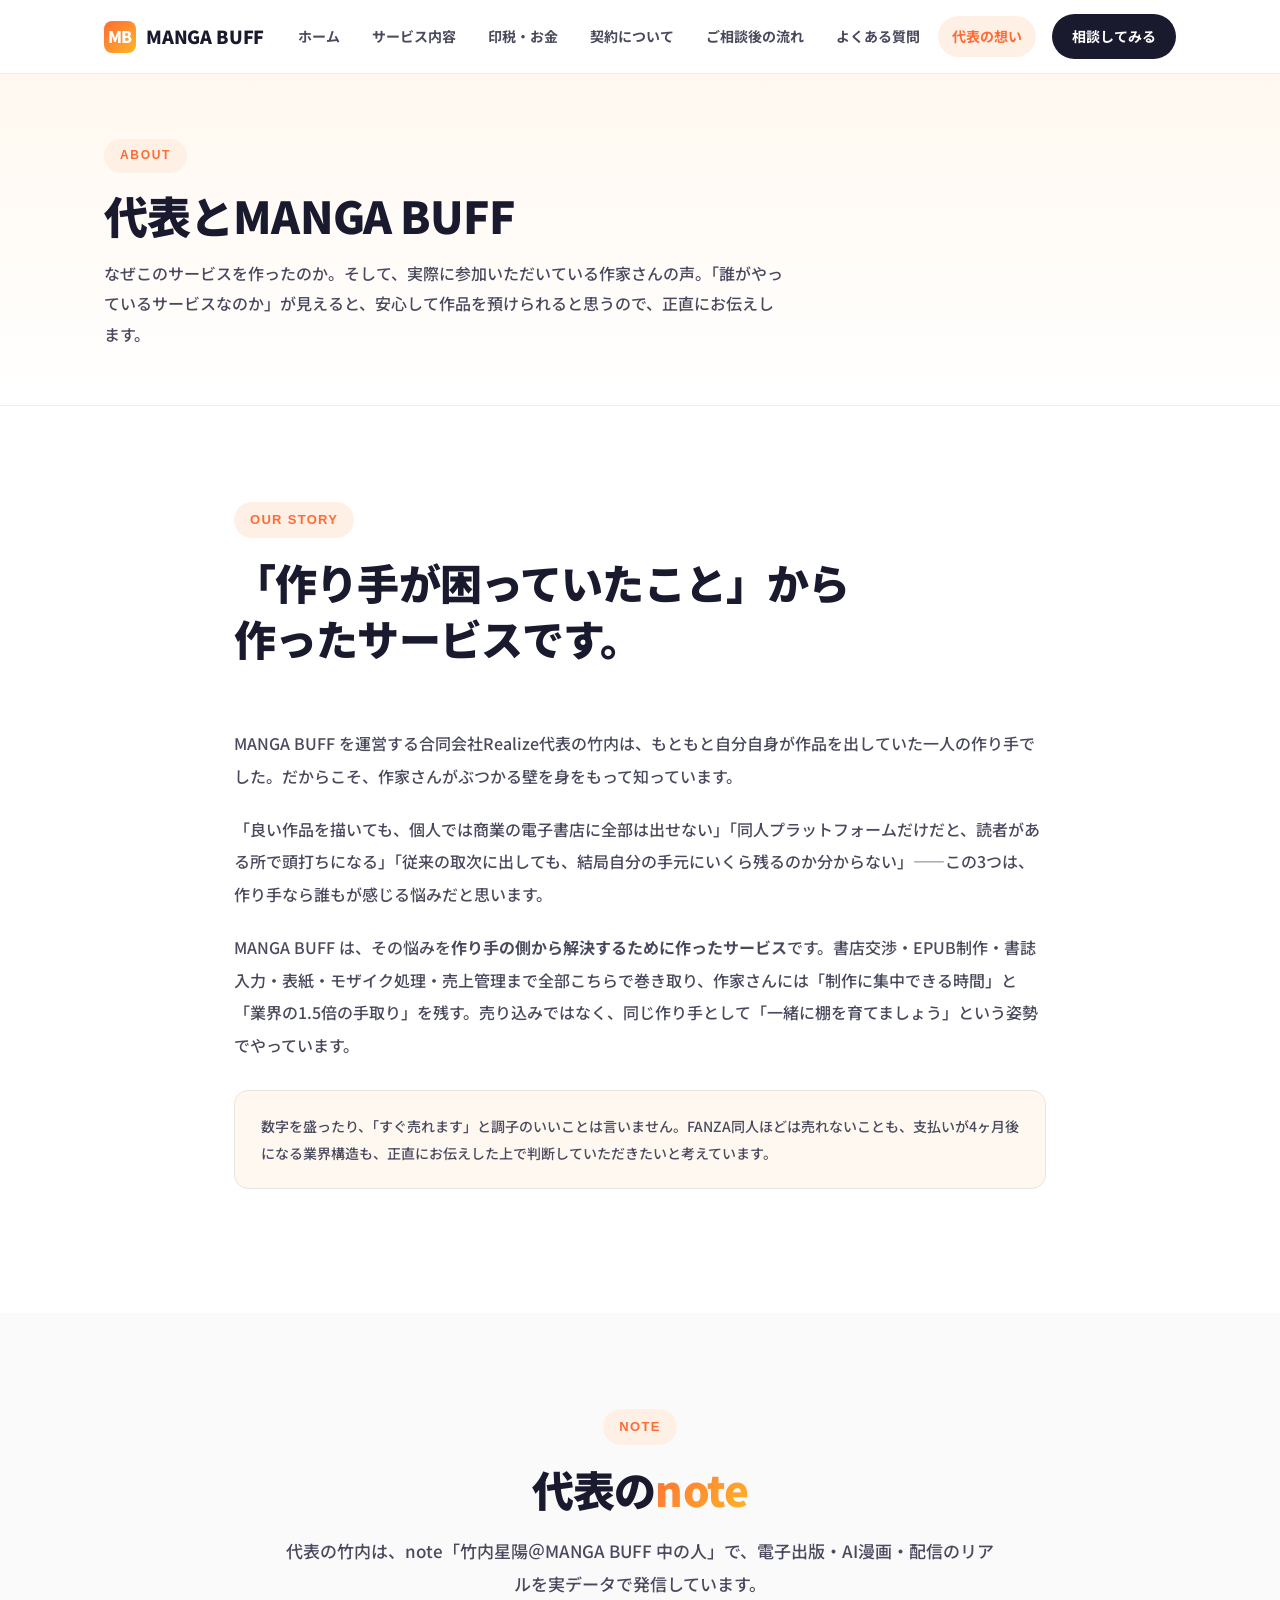
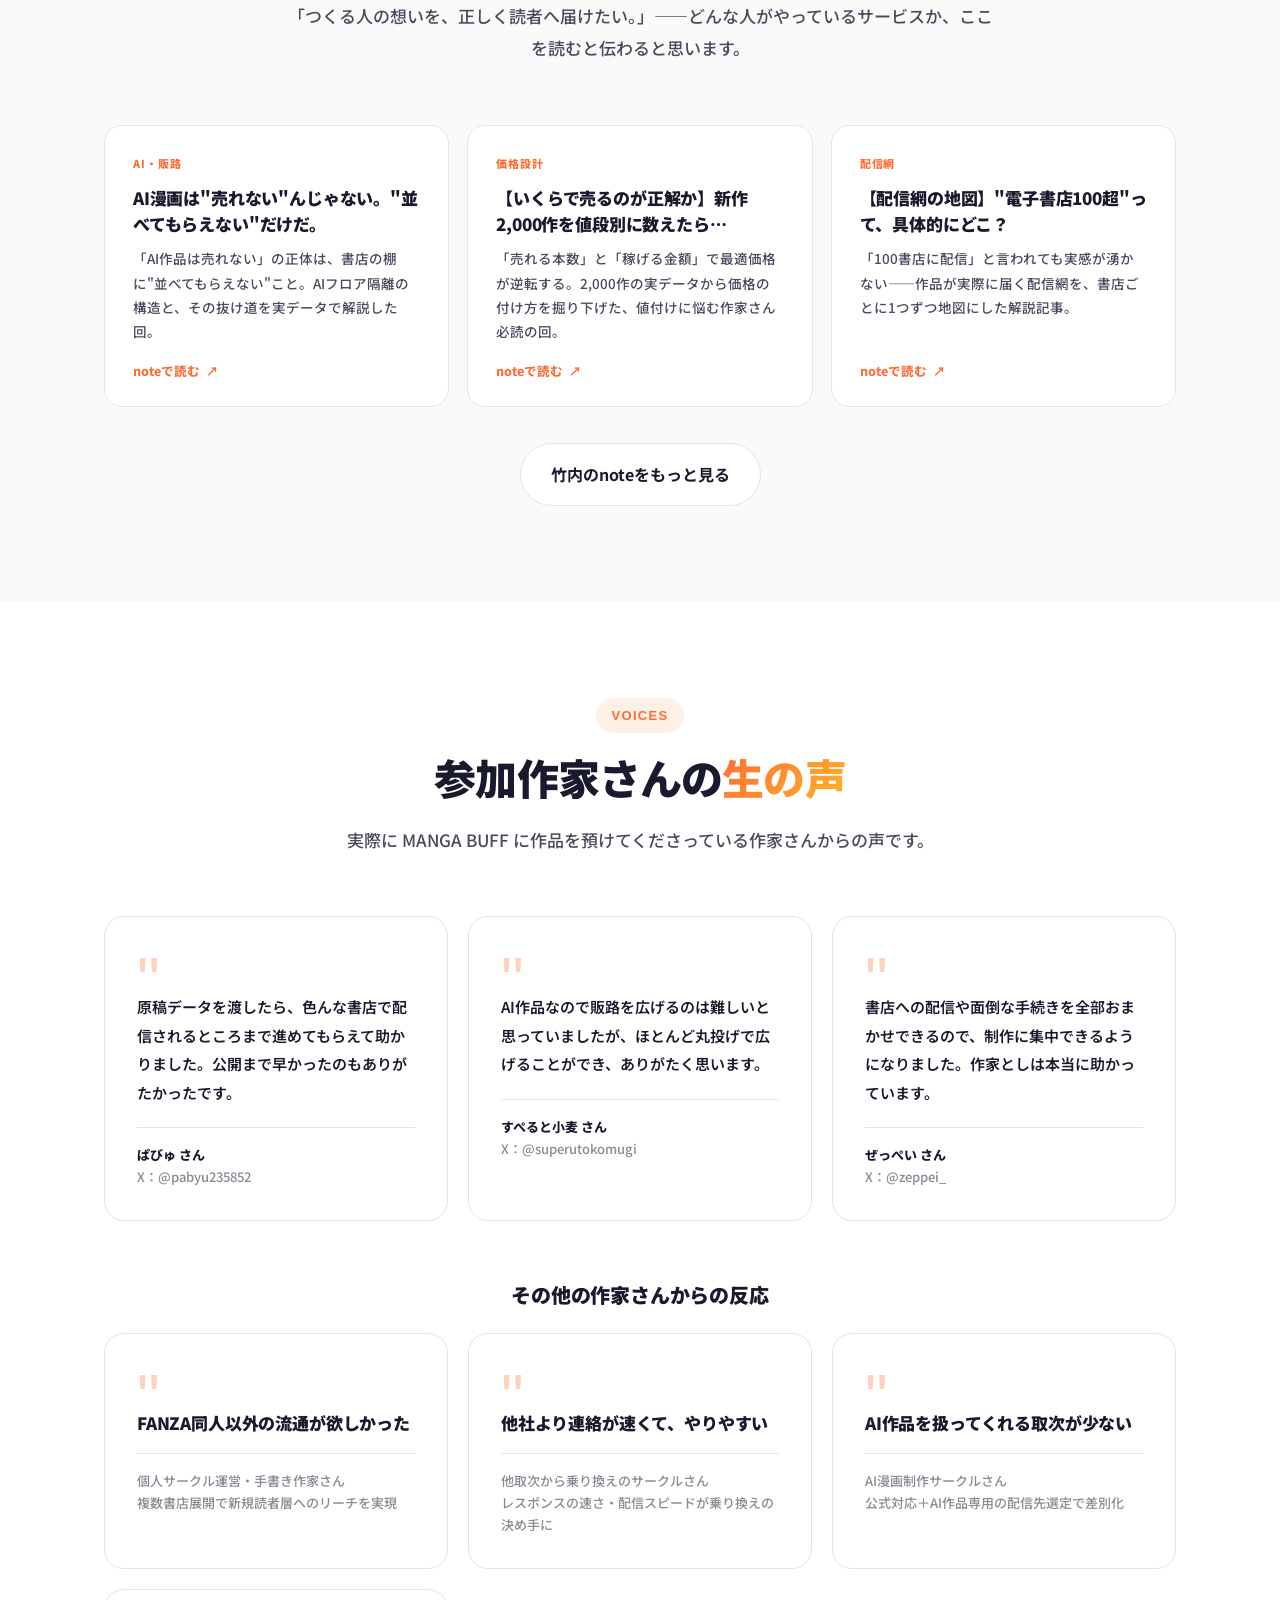
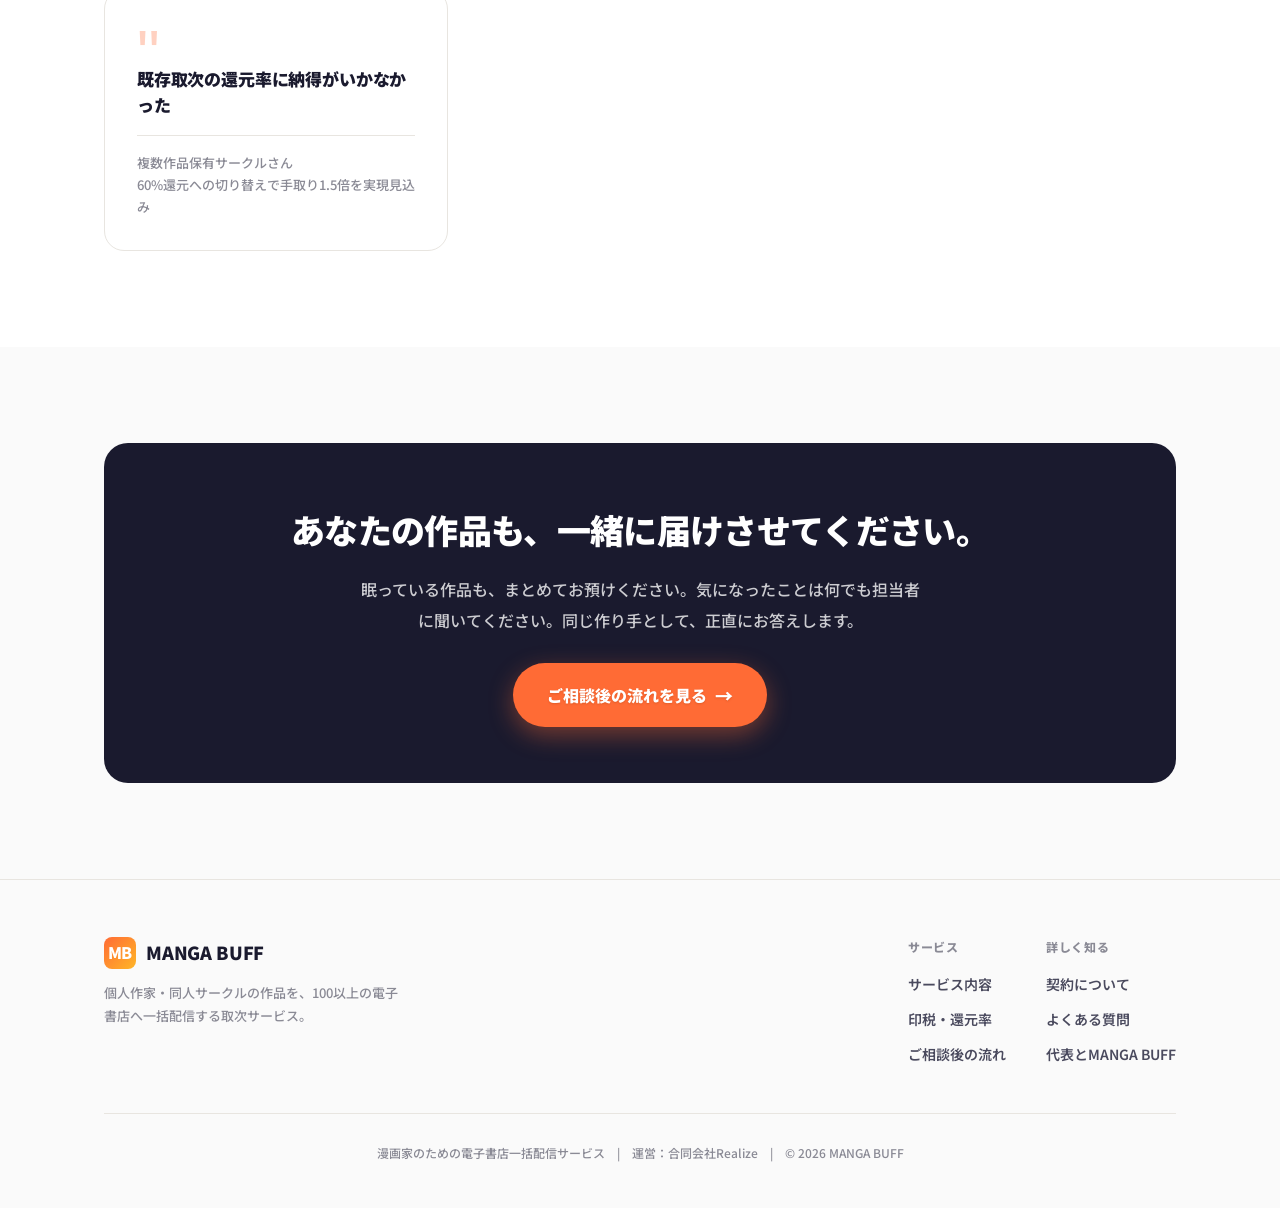
==== commit 6dca284a: "パスワードゲートを撤廃（noindex + robots.txt に一本化） Co-Authored-By: Claude Opus 5 (1M context) <noreply@anthropic" ====
--- a/about.html
+++ b/about.html
@@ -8,38 +8,9 @@
 <link rel="preconnect" href="https://fonts.googleapis.com">
 <link rel="preconnect" href="https://fonts.gstatic.com" crossorigin>
 <link href="https://fonts.googleapis.com/css2?family=Noto+Sans+JP:wght@400;500;700;900&family=Inter:wght@400;500;600;700;800&display=swap" rel="stylesheet">
-<style id="gate-style">
-  body.locked { overflow: hidden; }
-  body.locked > *:not(#gate) { display: none !important; }
-  #gate { position: fixed; inset: 0; background: #1A1A2E; z-index: 99999; display: flex; align-items: center; justify-content: center; font-family: "Noto Sans JP", sans-serif; color: white; padding: 24px; }
-  #gate.hidden { display: none; }
-  .gate-card { background: white; color: #1A1A2E; padding: 48px 40px; border-radius: 24px; max-width: 420px; width: 100%; box-shadow: 0 20px 60px rgba(0,0,0,0.4); }
-  .gate-brand { display: inline-flex; align-items: center; gap: 10px; font-weight: 900; font-size: 16px; margin-bottom: 28px; }
-  .gate-brand .mark { width: 32px; height: 32px; border-radius: 8px; background: linear-gradient(135deg, #FF6B35, #FFB627); color: white; display: flex; align-items: center; justify-content: center; font-size: 14px; font-weight: 900; }
-  #gate h2 { font-size: 22px; font-weight: 900; margin-bottom: 8px; letter-spacing: -0.01em; }
-  #gate p { font-size: 14px; color: #6B6B6B; margin-bottom: 24px; font-weight: 500; line-height: 1.7; }
-  #gate input { width: 100%; padding: 14px 18px; border: 1px solid #E8E5E0; border-radius: 12px; font-size: 15px; font-weight: 600; font-family: inherit; margin-bottom: 12px; outline: none; transition: all 0.15s; }
-  #gate input:focus { border-color: #FF6B35; box-shadow: 0 0 0 3px rgba(255,107,53,0.15); }
-  #gate button { width: 100%; padding: 14px; background: #FF6B35; color: white; border: none; border-radius: 12px; font-size: 15px; font-weight: 800; cursor: pointer; font-family: inherit; transition: all 0.15s; }
-  #gate button:hover { background: #E8541F; }
-  #gate .err { color: #FF4757; font-size: 13px; margin-top: 8px; font-weight: 600; display: none; }
-  #gate .err.show { display: block; }
-</style>
 <link rel="stylesheet" href="assets/style.css">
 </head>
-<body class="locked">
-
-<div id="gate">
-  <div class="gate-card">
-    <div class="gate-brand"><span class="mark">MB</span>MANGA BUFF</div>
-    <h2>限定プレビュー</h2>
-    <p>このページは招待制の作家向け資料です。アクセスコードを入力してください。</p>
-    <input type="password" id="gate-pw" placeholder="アクセスコード" autocomplete="off" />
-    <button id="gate-btn">閲覧する →</button>
-    <div class="err" id="gate-err">アクセスコードが正しくありません。</div>
-  </div>
-</div>
-<script>if(sessionStorage.getItem('mb-unlocked')==='1'){document.body.classList.remove('locked');var g=document.getElementById('gate');if(g)g.classList.add('hidden');}</script>
+<body>
 
 <nav class="nav">
   <div class="container nav-inner">
@@ -48,7 +19,7 @@
     <ul class="nav-menu">
       <li><a href="index.html">ホーム</a></li>
       <li><a href="service.html">サービス内容</a></li>
-      <li><a href="money.html">料金・お金</a></li>
+      <li><a href="money.html">印税・お金</a></li>
       <li><a href="contract.html">契約について</a></li>
       <li><a href="flow.html">ご相談後の流れ</a></li>
       <li><a href="faq.html">よくある質問</a></li>
@@ -180,7 +151,7 @@
   <div class="container">
     <div class="cta-band">
       <h2>あなたの作品も、一緒に届けさせてください。</h2>
-      <p>まずは1作品から。気になったことは何でも担当者に聞いてください。同じ作り手として、正直にお答えします。</p>
+      <p>眠っている作品も、まとめてお預けください。気になったことは何でも担当者に聞いてください。同じ作り手として、正直にお答えします。</p>
       <a href="flow.html" class="btn-primary" style="background:var(--primary); box-shadow:0 8px 24px rgba(255,107,53,0.4);">ご相談後の流れを見る</a>
     </div>
   </div>
@@ -197,7 +168,7 @@
         <div class="footer-col">
           <h5>サービス</h5>
           <a href="service.html">サービス内容</a>
-          <a href="money.html">料金・還元率</a>
+          <a href="money.html">印税・還元率</a>
           <a href="flow.html">ご相談後の流れ</a>
         </div>
         <div class="footer-col">
--- a/assets/style.css
+++ b/assets/style.css
@@ -308,16 +308,17 @@
   align-items: center;
   gap: 8px;
   padding: 16px 34px;
-  background: var(--primary);
+  background: linear-gradient(120deg, var(--primary) 0%, #FF8A2B 55%, var(--accent) 100%);
   color: white;
   border-radius: 100px;
   font-size: 16px;
   font-weight: 900;
   text-decoration: none;
-  box-shadow: 0 8px 24px rgba(255,107,53,0.3);
+  text-shadow: 0 1px 2px rgba(150,55,0,0.28);
+  box-shadow: 0 8px 24px rgba(255,107,53,0.32);
   transition: all 0.2s;
 }
-.btn-primary:hover { background: var(--primary-deep); transform: translateY(-2px); box-shadow: 0 12px 32px rgba(255,107,53,0.4); }
+.btn-primary:hover { background: linear-gradient(120deg, var(--primary-deep) 0%, var(--primary) 55%, #FFA828 100%); transform: translateY(-2px); box-shadow: 0 12px 34px rgba(255,107,53,0.45); }
 .btn-primary::after { content: '→'; font-size: 18px; transition: transform 0.2s; }
 .btn-primary:hover::after { transform: translateX(4px); }
 
@@ -352,13 +353,16 @@
 .stat:hover { background: var(--bg-blue); }
 .stat-value {
   font-family: "Inter", "Noto Sans JP", sans-serif;
-  font-size: clamp(30px, 4vw, 42px);
+  font-size: clamp(34px, 4.6vw, 48px);
   font-weight: 800;
-  color: var(--ink);
+  background: linear-gradient(120deg, var(--primary-deep) 0%, var(--primary) 52%, var(--accent) 100%);
+  -webkit-background-clip: text;
+  background-clip: text;
+  color: transparent;
   line-height: 1;
   letter-spacing: -0.03em;
 }
-.stat-value .unit { font-size: 0.55em; color: var(--primary); margin-left: 4px; }
+.stat-value .unit { font-size: 0.55em; margin-left: 4px; }
 .stat-label { font-size: 13px; font-weight: 700; color: var(--sub); margin-top: 12px; line-height: 1.5; }
 
 /* === Section === */
@@ -536,7 +540,7 @@
 .sim-cell { background: white; border: 1px solid var(--border); border-radius: 16px; padding: 24px 20px; text-align: center; transition: all 0.2s; }
 .sim-cell:hover { border-color: var(--primary); transform: translateY(-2px); }
 .sim-cell-label { font-family: "Inter", sans-serif; font-size: 12px; font-weight: 700; color: var(--sub); margin-bottom: 10px; letter-spacing: 0.02em; }
-.sim-cell-value { font-family: "Inter", sans-serif; font-size: 28px; font-weight: 800; color: var(--ink); line-height: 1; letter-spacing: -0.03em; }
+.sim-cell-value { font-family: "Inter", sans-serif; font-size: 30px; font-weight: 800; background: linear-gradient(120deg, var(--primary-deep) 0%, var(--primary) 52%, var(--accent) 100%); -webkit-background-clip: text; background-clip: text; color: transparent; line-height: 1; letter-spacing: -0.03em; }
 .sim-cell-sub { font-size: 12px; color: var(--sub); margin-top: 8px; font-weight: 500; }
 
 /* === Tables === */
@@ -644,6 +648,13 @@
 .faq-card .a strong { color: var(--ink); font-weight: 800; }
 .faq-group-title { grid-column: 1 / -1; font-size: 22px; font-weight: 900; color: var(--ink); margin-bottom: 4px; letter-spacing: -0.01em; display: flex; align-items: center; gap: 10px; }
 
+/* === FAQ (accordion + category nav) === */
+.chip-nav { display: flex; flex-wrap: wrap; gap: 10px; justify-content: center; margin-bottom: 48px; }
+.chip-nav a { padding: 10px 20px; background: white; border: 1px solid var(--border); border-radius: 100px; font-size: 14px; font-weight: 800; color: var(--ink); text-decoration: none; transition: all 0.15s; }
+.chip-nav a:hover { border-color: var(--primary); color: var(--primary); background: var(--primary-light); }
+.faq-cat { max-width: 860px; margin: 0 auto 40px; scroll-margin-top: 90px; }
+.faq-cat-head { font-size: 21px; font-weight: 900; color: var(--ink); margin-bottom: 16px; letter-spacing: -0.01em; display: flex; align-items: center; gap: 10px; }
+
 /* === details (accordion) === */
 details { background: white; border: 1px solid var(--border); border-radius: 14px; padding: 20px 26px; margin-bottom: 10px; transition: all 0.2s; }
 details[open] { border-color: var(--primary); box-shadow: 0 4px 20px rgba(255,107,53,0.08); }
@@ -673,6 +684,69 @@
 .contract-article li { font-size: 13px; color: var(--ink-soft); line-height: 1.9; margin-bottom: 4px; }
 .doc-note { font-size: 12px; color: var(--sub); margin-top: 14px; font-weight: 500; }
 
+/* === Proof band (dark, glowing gradient numbers) === */
+.proof-band {
+  position: relative;
+  overflow: hidden;
+  background: linear-gradient(155deg, #16162a 0%, #20203a 55%, #292940 100%);
+  border-radius: 28px;
+  padding: 64px 48px;
+  color: white;
+}
+@media (max-width: 640px) { .proof-band { padding: 48px 24px; border-radius: 22px; } }
+.proof-band::before {
+  content: '';
+  position: absolute;
+  top: -160px; right: -120px;
+  width: 520px; height: 520px;
+  background: radial-gradient(circle, rgba(255,107,53,0.22) 0%, transparent 62%);
+  pointer-events: none;
+}
+.proof-band::after {
+  content: '';
+  position: absolute;
+  bottom: -180px; left: -140px;
+  width: 480px; height: 480px;
+  background: radial-gradient(circle, rgba(255,182,39,0.16) 0%, transparent 62%);
+  pointer-events: none;
+}
+.proof-head { position: relative; z-index: 1; text-align: center; margin-bottom: 44px; }
+.proof-head .section-label { background: rgba(255,107,53,0.16); color: var(--accent); }
+.proof-head h2 { font-size: clamp(24px, 3.4vw, 36px); font-weight: 900; letter-spacing: -0.02em; line-height: 1.35; }
+.proof-head p { font-size: 14px; color: rgba(255,255,255,0.7); margin-top: 12px; font-weight: 500; line-height: 1.8; }
+.proof-grid {
+  position: relative;
+  z-index: 1;
+  display: grid;
+  grid-template-columns: repeat(auto-fit, minmax(190px, 1fr));
+  gap: 20px;
+}
+.proof-cell {
+  text-align: center;
+  padding: 32px 18px;
+  border: 1px solid rgba(255,255,255,0.08);
+  border-radius: 20px;
+  background: rgba(255,255,255,0.03);
+  transition: all 0.25s;
+}
+.proof-cell:hover { border-color: rgba(255,107,53,0.4); background: rgba(255,107,53,0.06); transform: translateY(-4px); }
+.proof-value {
+  font-family: "Inter", "Noto Sans JP", sans-serif;
+  font-size: clamp(42px, 5.6vw, 64px);
+  font-weight: 800;
+  line-height: 1;
+  letter-spacing: -0.03em;
+  background: linear-gradient(120deg, var(--accent) 0%, var(--primary) 62%, var(--primary-deep) 100%);
+  -webkit-background-clip: text;
+  background-clip: text;
+  color: transparent;
+  filter: drop-shadow(0 4px 18px rgba(255,107,53,0.4));
+}
+.proof-value .unit { font-size: 0.5em; margin-left: 2px; }
+.proof-value .up { font-size: 0.44em; margin-left: 4px; vertical-align: 0.28em; }
+.proof-label { font-size: 13.5px; font-weight: 700; color: rgba(255,255,255,0.74); margin-top: 16px; line-height: 1.6; }
+.proof-note { position: relative; z-index: 1; text-align: center; font-size: 12px; color: rgba(255,255,255,0.5); margin-top: 26px; font-weight: 500; }
+
 /* === CTA band === */
 .cta-band { background: var(--ink); color: white; border-radius: 24px; padding: 56px 48px; text-align: center; }
 @media (max-width: 640px) { .cta-band { padding: 40px 24px; } }
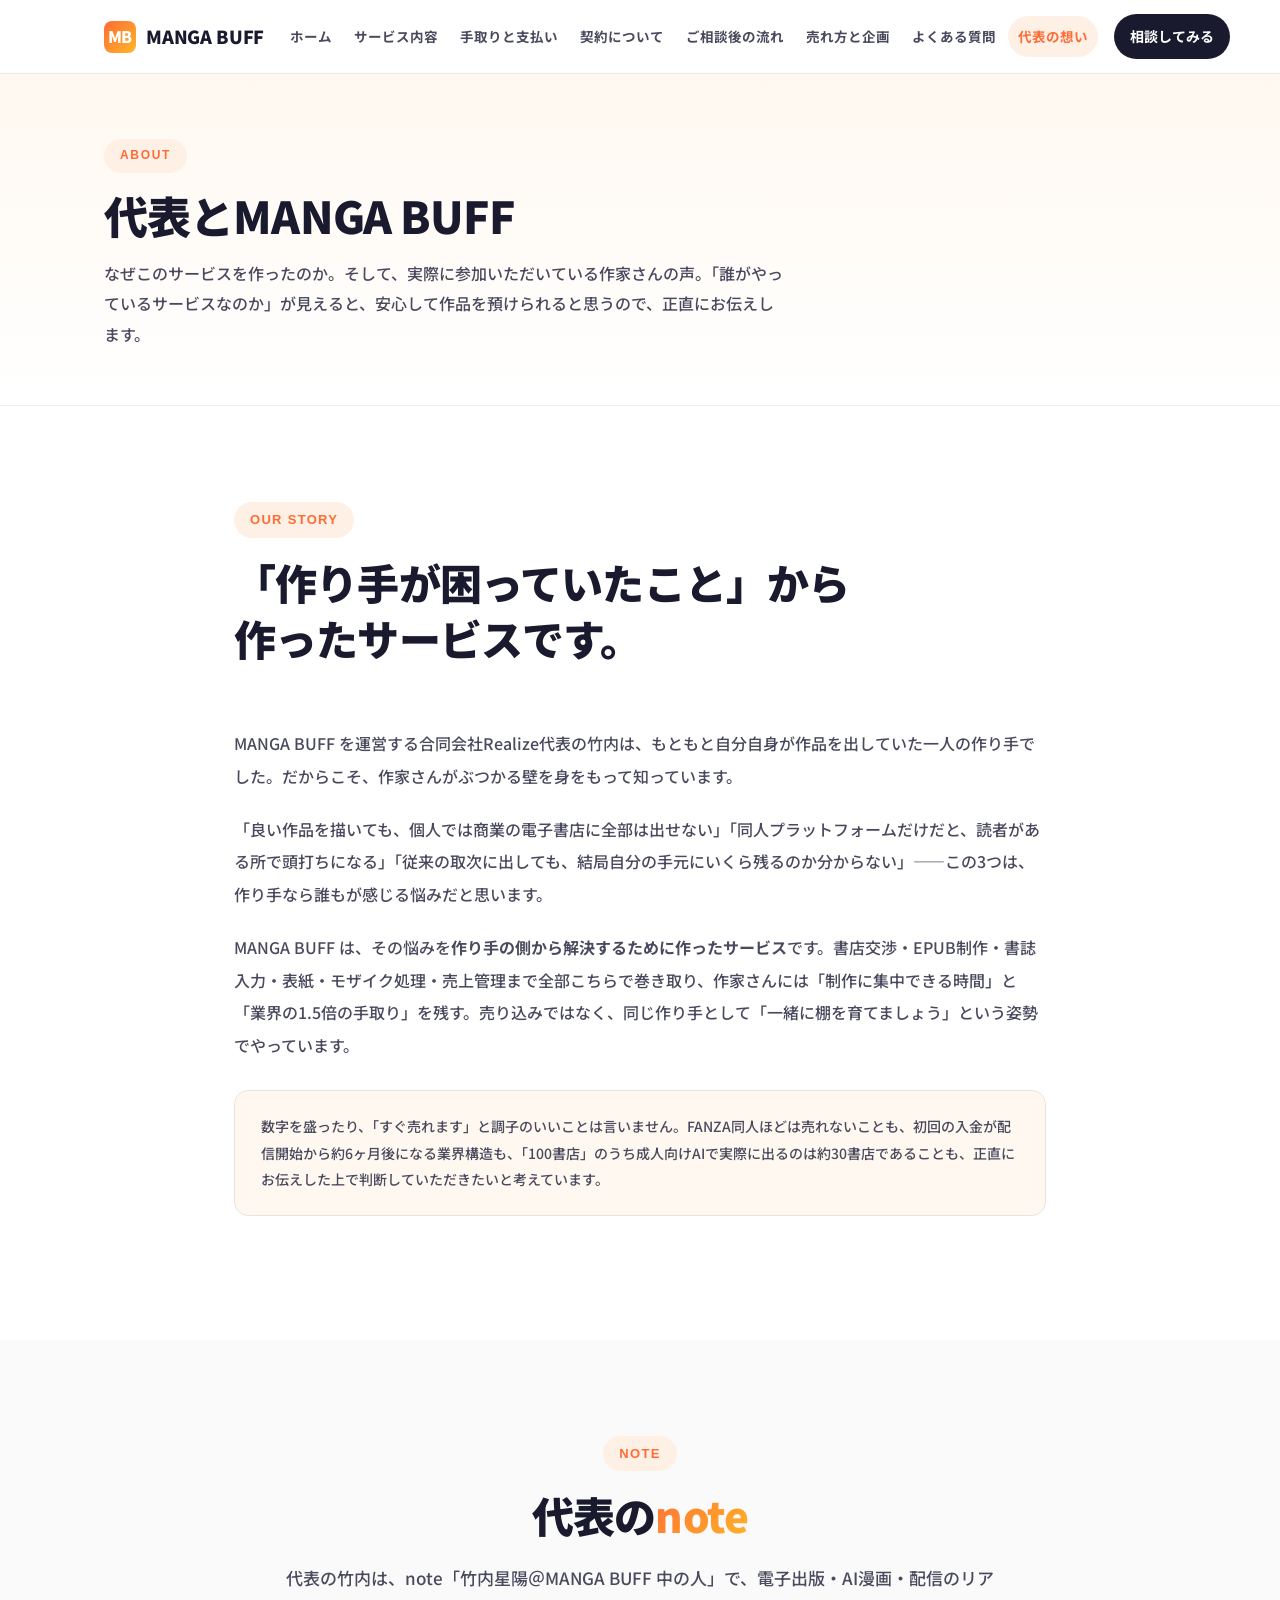
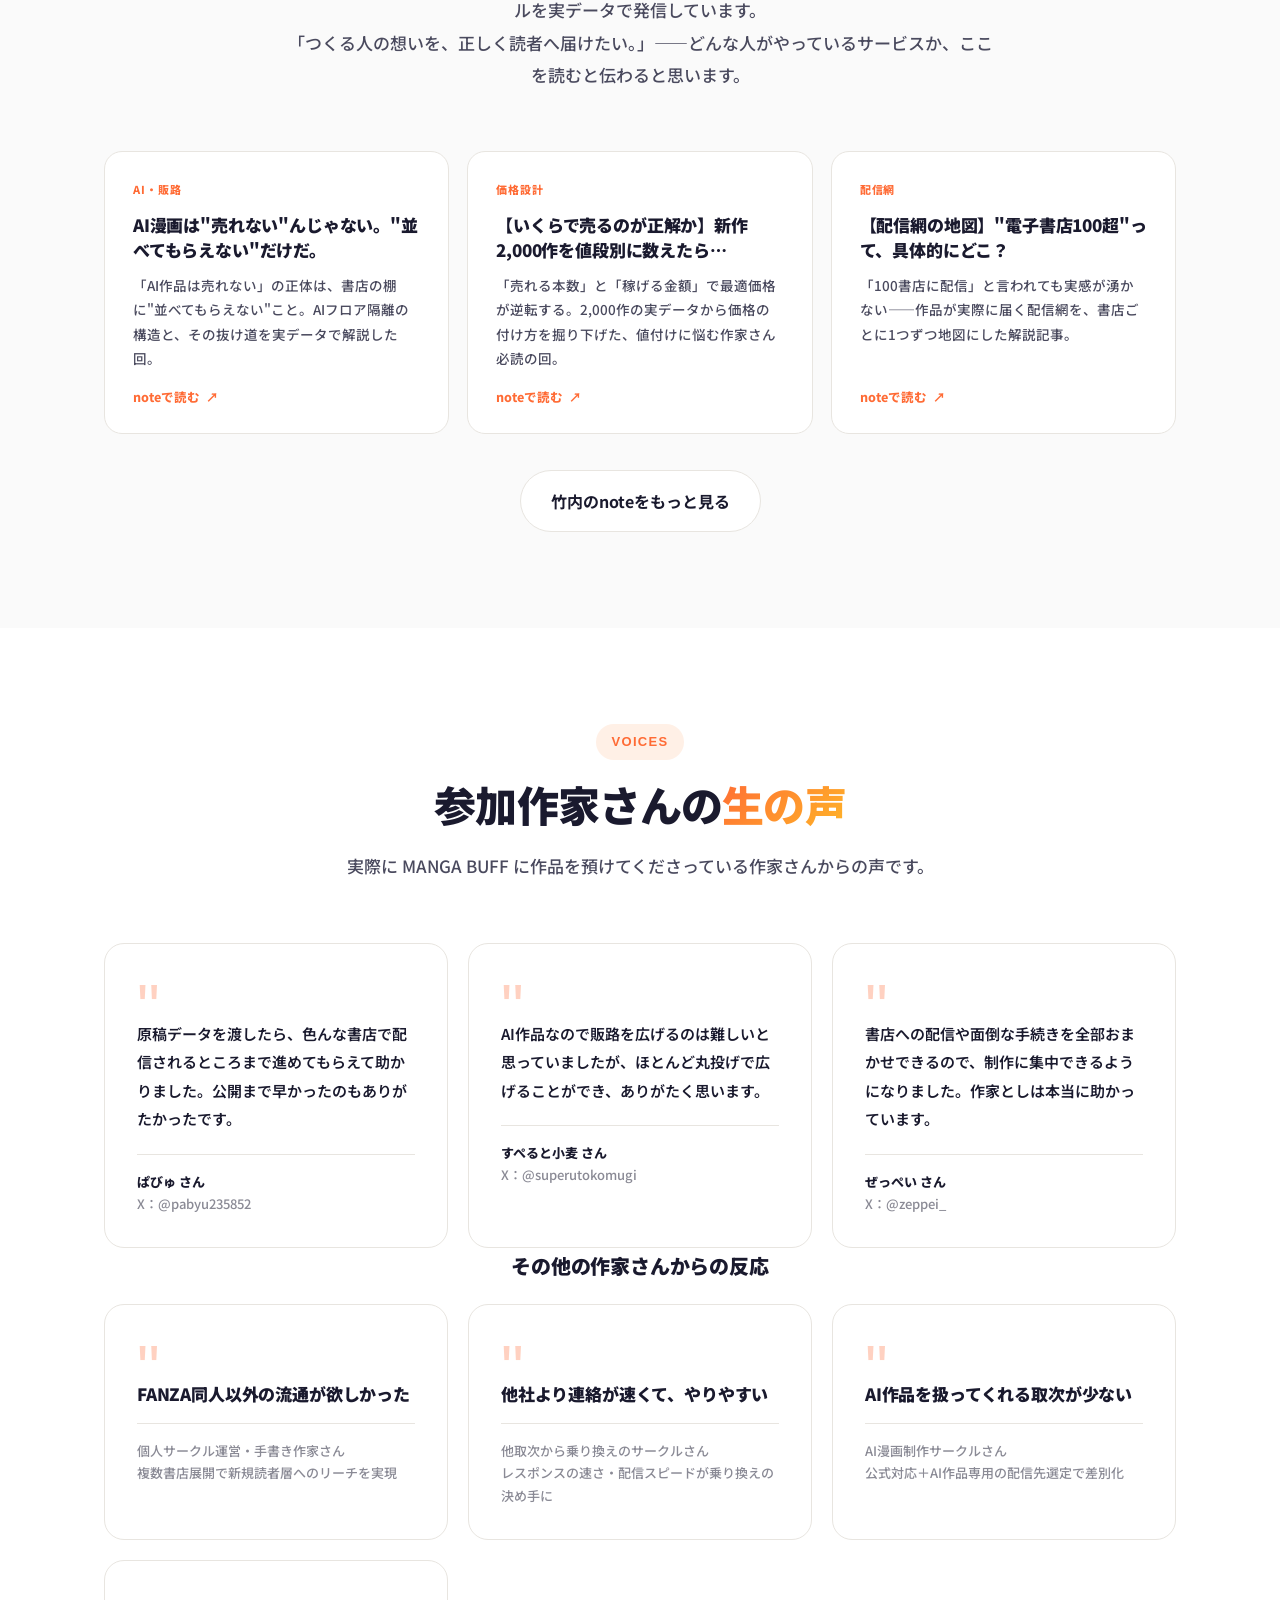
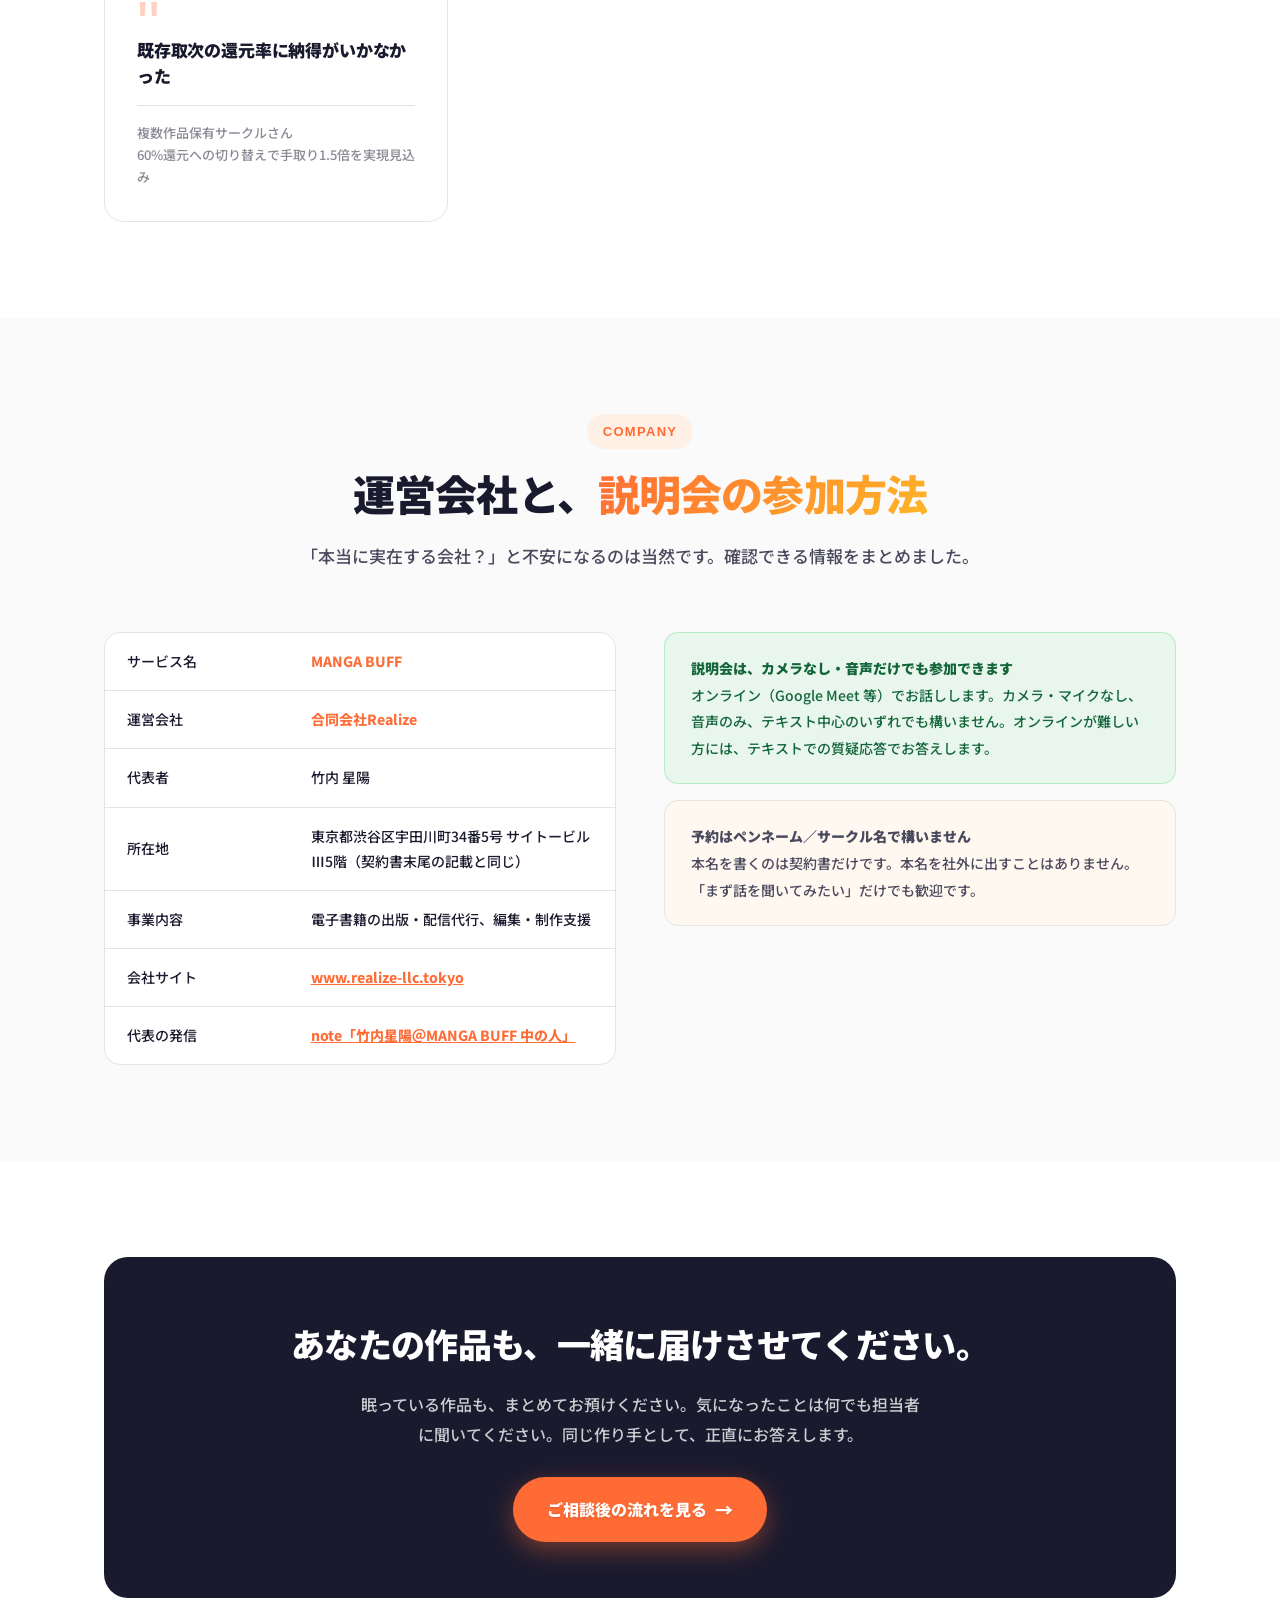
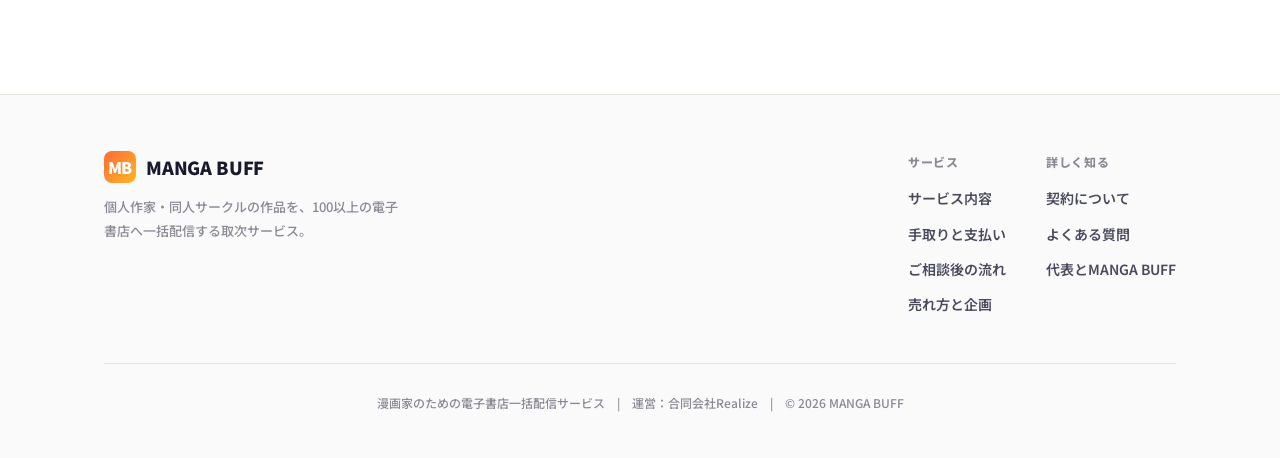
==== commit b5e1f676: "説明資料 2026-11 改訂を公開: 約30店・手取り約20%・初回約6ヶ月後・配信先は当社選定" ====
--- a/about.html
+++ b/about.html
@@ -19,9 +19,10 @@
     <ul class="nav-menu">
       <li><a href="index.html">ホーム</a></li>
       <li><a href="service.html">サービス内容</a></li>
-      <li><a href="money.html">印税・お金</a></li>
+      <li><a href="money.html">手取りと支払い</a></li>
       <li><a href="contract.html">契約について</a></li>
       <li><a href="flow.html">ご相談後の流れ</a></li>
+      <li><a href="sales.html">売れ方と企画</a></li>
       <li><a href="faq.html">よくある質問</a></li>
       <li><a href="about.html">代表の想い</a></li>
     </ul>
@@ -48,7 +49,7 @@
       <p style="margin-bottom:20px;">MANGA BUFF を運営する合同会社Realize代表の竹内は、もともと自分自身が作品を出していた一人の作り手でした。だからこそ、作家さんがぶつかる壁を身をもって知っています。</p>
       <p style="margin-bottom:20px;">「良い作品を描いても、個人では商業の電子書店に全部は出せない」「同人プラットフォームだけだと、読者がある所で頭打ちになる」「従来の取次に出しても、結局自分の手元にいくら残るのか分からない」——この3つは、作り手なら誰もが感じる悩みだと思います。</p>
       <p style="margin-bottom:20px;">MANGA BUFF は、その悩みを<strong>作り手の側から解決するために作ったサービス</strong>です。書店交渉・EPUB制作・書誌入力・表紙・モザイク処理・売上管理まで全部こちらで巻き取り、作家さんには「制作に集中できる時間」と「業界の1.5倍の手取り」を残す。売り込みではなく、同じ作り手として「一緒に棚を育てましょう」という姿勢でやっています。</p>
-      <div class="callout info" style="margin-top:28px;">数字を盛ったり、「すぐ売れます」と調子のいいことは言いません。FANZA同人ほどは売れないことも、支払いが4ヶ月後になる業界構造も、正直にお伝えした上で判断していただきたいと考えています。</div>
+      <div class="callout info" style="margin-top:28px;">数字を盛ったり、「すぐ売れます」と調子のいいことは言いません。FANZA同人ほどは売れないことも、初回の入金が配信開始から約6ヶ月後になる業界構造も、「100書店」のうち成人向けAIで実際に出るのは約30書店であることも、正直にお伝えした上で判断していただきたいと考えています。</div>
     </div>
   </div>
 </section>
@@ -56,7 +57,7 @@
 <!-- === 竹内note ===
      TODO(URL待ち): 竹内さんのnote URL到着後、以下の note-grid を実データに差し替え。
      account_url と各記事の href / タイトル / 一言 を埋める。 -->
-<section class="bg-soft">
+<section class="bg-soft" data-pdf="skip">
   <div class="container">
     <div class="section-head">
       <span class="section-label">NOTE</span>
@@ -120,6 +121,7 @@
       </div>
     </div>
 
+    <div data-pdf="skip">
     <h3 class="block-title" style="text-align:center;">その他の作家さんからの反応</h3>
     <div class="voice-grid">
       <div class="voice">
@@ -143,11 +145,48 @@
         <div class="voice-author">複数作品保有サークルさん<br>60%還元への切り替えで手取り1.5倍を実現見込み</div>
       </div>
     </div>
+    </div>
+  </div>
+</section>
+
+<!-- === 運営会社・説明会 === -->
+<section class="bg-soft" id="company">
+  <div class="container">
+    <div class="section-head">
+      <span class="section-label">COMPANY</span>
+      <h2 class="section-title">運営会社と、<span class="gradient">説明会の参加方法</span></h2>
+      <p class="section-lead">「本当に実在する会社？」と不安になるのは当然です。確認できる情報をまとめました。</p>
+    </div>
+    <div class="two-col" style="align-items:start;">
+      <div class="table-wrap" style="margin:0;">
+        <table>
+          <tbody>
+            <tr><td style="width:36%;">サービス名</td><td class="mb">MANGA BUFF</td></tr>
+            <tr><td>運営会社</td><td class="mb">合同会社Realize</td></tr>
+            <tr><td>代表者</td><td>竹内 星陽</td></tr>
+            <tr><td>所在地</td><td>東京都渋谷区宇田川町34番5号 サイトービルⅢ5階（契約書末尾の記載と同じ）</td></tr>
+            <tr><td>事業内容</td><td>電子書籍の出版・配信代行、編集・制作支援</td></tr>
+            <tr><td>会社サイト</td><td><a href="https://www.realize-llc.tokyo" target="_blank" rel="noopener" style="color:var(--primary);font-weight:800;">www.realize-llc.tokyo</a></td></tr>
+            <tr><td>代表の発信</td><td><a href="https://note.com/sei_manga_buff" target="_blank" rel="noopener" style="color:var(--primary);font-weight:800;">note「竹内星陽＠MANGA BUFF 中の人」</a></td></tr>
+          </tbody>
+        </table>
+      </div>
+      <div>
+        <div class="callout ok" style="margin:0 0 16px;">
+          <strong>説明会は、カメラなし・音声だけでも参加できます</strong><br>
+          オンライン（Google Meet 等）でお話しします。カメラ・マイクなし、音声のみ、テキスト中心のいずれでも構いません。オンラインが難しい方には、テキストでの質疑応答でお答えします。
+        </div>
+        <div class="callout info" style="margin:0;">
+          <strong>予約はペンネーム／サークル名で構いません</strong><br>
+          本名を書くのは契約書だけです。本名を社外に出すことはありません。「まず話を聞いてみたい」だけでも歓迎です。
+        </div>
+      </div>
+    </div>
   </div>
 </section>
 
 <!-- === CTA === -->
-<section class="bg-soft">
+<section>
   <div class="container">
     <div class="cta-band">
       <h2>あなたの作品も、一緒に届けさせてください。</h2>
@@ -168,8 +207,9 @@
         <div class="footer-col">
           <h5>サービス</h5>
           <a href="service.html">サービス内容</a>
-          <a href="money.html">印税・還元率</a>
+          <a href="money.html">手取りと支払い</a>
           <a href="flow.html">ご相談後の流れ</a>
+          <a href="sales.html">売れ方と企画</a>
         </div>
         <div class="footer-col">
           <h5>詳しく知る</h5>
--- a/assets/style.css
+++ b/assets/style.css
@@ -164,7 +164,14 @@
 .nav-toggle span::before { top: -6px; }
 .nav-toggle span::after { top: 6px; }
 
-@media (max-width: 900px) {
+/* 8リンクになったので中間幅は詰める（2026-11 売れ方と企画ページ追加） */
+@media (max-width: 1320px) {
+  .nav-menu { gap: 2px; }
+  .nav-menu a { padding: 8px 10px; font-size: 13.5px; }
+  .nav-cta { padding: 10px 16px; }
+}
+
+@media (max-width: 1100px) {
   .nav-toggle { display: inline-flex; }
   .nav-menu {
     position: absolute;
@@ -363,6 +370,10 @@
   letter-spacing: -0.03em;
 }
 .stat-value .unit { font-size: 0.55em; margin-left: 4px; }
+.stat-value .approx { font-size: 0.5em; margin-right: 2px; }
+/* 「成人向け」「手取り」「約20%」などを単語の途中で折り返さない */
+.nowrap { white-space: nowrap; }
+.hero-sub, .stat-label, .kp-tag, .sflow b, .mf-l, .proof-label, .ctl-node b { word-break: keep-all; overflow-wrap: anywhere; }
 .stat-label { font-size: 13px; font-weight: 700; color: var(--sub); margin-top: 12px; line-height: 1.5; }
 
 /* === Section === */
@@ -768,3 +779,157 @@
   section { padding: 72px 0; }
   .hero { padding: 64px 0 80px; }
 }
+
+
+/* === 先に知ってほしいこと（誤解ポイント） === */
+.first-box { max-width:860px; margin:28px auto 0; background:#fff; border:2px solid var(--primary); border-radius:16px; padding:22px 26px; text-align:left; }
+.first-box h3 { font-size:17px; font-weight:900; color:var(--primary-deep); margin-bottom:12px; letter-spacing:-0.01em; }
+.first-box ol { margin:0; padding-left:1.4em; }
+.first-box li { font-size:14.5px; line-height:1.9; color:var(--ink-soft); font-weight:500; margin-bottom:8px; }
+.first-box li strong { color:var(--ink); font-weight:900; }
+.first-box a { color:var(--primary); font-weight:800; }
+
+
+/* =========================================================
+   2026-11 第二改訂: 図解部品（HTML/CSS のみ・画像なし）
+   ========================================================= */
+
+/* --- 要点カード（各ページ冒頭。長い「先に誤解されやすい点」文章枠の置き換え） --- */
+.kp-grid { display:grid; grid-template-columns:repeat(auto-fit, minmax(230px, 1fr)); gap:14px; max-width:1000px; margin:36px auto 0; text-align:left; }
+.kp { position:relative; background:#fff; border:2px solid var(--primary); border-radius:18px; padding:20px 22px 18px; display:flex; flex-direction:column; }
+.kp-tag { font-family:"Inter", sans-serif; font-size:11px; font-weight:800; letter-spacing:.14em; color:var(--primary); margin-bottom:6px; }
+.kp-big { font-family:"Inter", "Noto Sans JP", sans-serif; font-size:clamp(30px, 3.6vw, 40px); font-weight:900; line-height:1.05; letter-spacing:-.03em; color:var(--ink); }
+.kp-big small { font-size:.46em; font-weight:800; margin-left:3px; letter-spacing:0; }
+.kp-head { font-size:15.5px; font-weight:900; color:var(--ink); margin-top:8px; line-height:1.5; letter-spacing:-.01em; }
+.kp p { font-size:12.5px; color:var(--ink-soft); line-height:1.7; margin-top:6px; font-weight:500; }
+.kp a { color:var(--primary); font-weight:800; }
+.kp.soft { border-color:var(--border); background:var(--bg-soft); }
+.kp-grid.four { max-width:1072px; }
+.kp-note { max-width:1000px; margin:12px auto 0; font-size:12.5px; color:var(--sub); text-align:left; font-weight:500; }
+
+/* --- お金の流れ（売価100% → 書店手数料 → 本使用料 → 作家） --- */
+.mflow { display:grid; grid-template-columns:1fr auto 1fr auto 1fr auto 1.15fr; gap:8px; align-items:stretch; margin:28px 0 18px; }
+.mf { background:#fff; border:1px solid var(--border); border-radius:16px; padding:18px 16px 16px; text-align:center; display:flex; flex-direction:column; justify-content:center; }
+.mf-l { font-size:12px; font-weight:800; color:var(--sub); letter-spacing:.02em; line-height:1.5; }
+.mf-v { font-family:"Inter", "Noto Sans JP", sans-serif; font-size:clamp(26px, 3vw, 34px); font-weight:900; letter-spacing:-.03em; line-height:1.1; color:var(--ink); margin:8px 0 4px; }
+.mf-s { font-size:12px; color:var(--ink-soft); font-weight:600; line-height:1.5; }
+.mf.store { background:#F3F1EE; border-color:#E2DDD6; }
+.mf.store .mf-v { color:#6B5B4E; }
+.mf.rlz { background:var(--bg-blue); border-color:#FFD9C2; }
+.mf.rlz .mf-v { color:var(--primary-deep); }
+.mf.you { background:linear-gradient(135deg, var(--green), #16A34A); border-color:transparent; color:#fff; box-shadow:0 10px 26px rgba(34,197,94,.25); }
+.mf.you .mf-l, .mf.you .mf-s { color:rgba(255,255,255,.9); }
+.mf.you .mf-v { color:#fff; }
+.mf-arrow { display:flex; align-items:center; justify-content:center; font-family:"Inter", sans-serif; font-size:22px; font-weight:800; color:var(--sub); }
+.mf-arrow small { display:block; font-size:10px; font-weight:800; letter-spacing:.04em; color:var(--sub); text-align:center; line-height:1.3; }
+@media (max-width: 760px) {
+  .mflow { grid-template-columns:1fr; }
+  .mf-arrow { transform:rotate(90deg); padding:2px 0; }
+}
+.mflow.compact { max-width:1000px; margin:28px auto 0; gap:6px; }
+.mflow.compact .mf { padding:12px 10px 10px; }
+.mflow.compact .mf-v { font-size:clamp(22px, 2.4vw, 28px); margin:6px 0 2px; }
+.mflow.compact .mf-l, .mflow.compact .mf-s { font-size:11.5px; }
+.mflow.compact .mf.you { box-shadow:none; }
+/* 売価を100としたときの取り分バー（書店 / MANGA BUFF運営 / 作家） */
+.mbar { display:flex; height:54px; border-radius:14px; overflow:hidden; margin-top:6px; }
+.mbar > div { display:flex; align-items:center; justify-content:center; color:#fff; font-weight:800; font-size:13.5px; letter-spacing:-.01em; white-space:nowrap; }
+.mbar .b-store { flex:70; background:#6B5B4E; }
+.mbar .b-rlz { flex:12; background:#A8ACB4; font-size:12px; }
+.mbar .b-you { flex:18; background:linear-gradient(135deg, var(--green), #16A34A); }
+.mbar-legend { display:flex; flex-wrap:wrap; gap:6px 18px; margin-top:10px; font-size:12.5px; color:var(--ink-soft); font-weight:600; }
+.mbar-legend span::before { content:''; display:inline-block; width:10px; height:10px; border-radius:3px; margin-right:6px; vertical-align:-1px; }
+.mbar-legend .l-store::before { background:#6B5B4E; }
+.mbar-legend .l-rlz::before { background:#A8ACB4; }
+.mbar-legend .l-you::before { background:var(--green); }
+
+/* --- 入金タイミングのタイムライン（5月開始の例） --- */
+.ptl { background:#fff; border:1px solid var(--border); border-radius:18px; padding:22px 22px 18px; margin:28px 0 0; overflow-x:auto; }
+.ptl-grid { display:grid; grid-template-columns:repeat(7, minmax(84px, 1fr)); gap:6px; min-width:620px; }
+.ptl-m { text-align:center; font-family:"Inter", sans-serif; font-size:12px; font-weight:800; color:var(--sub); padding-bottom:8px; border-bottom:1px solid var(--rule); }
+.ptl-m b { display:block; font-size:16px; color:var(--ink); }
+.ptl-band { border-radius:10px; padding:10px 10px; font-size:12.5px; font-weight:800; line-height:1.45; text-align:center; min-height:52px; display:flex; flex-direction:column; justify-content:center; }
+.ptl-band small { display:block; font-size:11px; font-weight:600; opacity:.85; }
+.ptl-band.sales { grid-column:1 / span 3; background:rgba(34,197,94,.12); color:#14663a; border:1px dashed rgba(34,197,94,.5); }
+.ptl-band.wait { grid-column:4 / span 3; background:#F3F1EE; color:#5E5248; border:1px dashed #D9D2C8; }
+.ptl-band.pay { grid-column:7 / span 1; background:linear-gradient(135deg, var(--primary), var(--accent)); color:#fff; box-shadow:0 8px 22px rgba(255,107,53,.3); }
+.ptl-mark { font-size:11.5px; font-weight:800; color:var(--ink-soft); text-align:center; padding-top:4px; line-height:1.4; }
+.ptl-mark.start { grid-column:1; color:#14663a; }
+.ptl-mark.close { grid-column:3; }
+.ptl-mark.notice { grid-column:6; }
+.ptl-mark.pay { grid-column:7; color:var(--primary-deep); }
+.ptl-sum { display:flex; flex-wrap:wrap; align-items:center; justify-content:space-between; gap:10px 20px; margin-top:16px; padding-top:14px; border-top:1px solid var(--rule); }
+.ptl-sum .big { font-size:17px; font-weight:900; color:var(--ink); letter-spacing:-.01em; }
+.ptl-sum .big em { font-style:normal; color:var(--primary-deep); font-size:1.25em; }
+.ptl-sum .fine { font-size:12px; color:var(--sub); font-weight:500; line-height:1.6; }
+/* 年4回の振込カレンダー */
+.pay4 { display:grid; grid-template-columns:repeat(auto-fit, minmax(150px, 1fr)); gap:10px; margin-top:16px; }
+.pay4 > div { background:#fff; border:1px solid var(--border); border-radius:14px; padding:14px 12px; text-align:center; }
+.pay4 b { display:block; font-family:"Inter", "Noto Sans JP", sans-serif; font-size:20px; font-weight:900; color:var(--primary-deep); letter-spacing:-.02em; }
+.pay4 span { font-size:12px; color:var(--ink-soft); font-weight:600; }
+
+/* --- 契約〜配信のステップ図（横並び・折返し） --- */
+.sflow { list-style:none; display:grid; grid-template-columns:repeat(4, 1fr); gap:10px; counter-reset:sf; margin:30px 0 0; }
+.sflow li:nth-child(4n)::after { display:none; }
+@media (max-width: 860px) { .sflow { grid-template-columns:repeat(2, 1fr); } .sflow li:nth-child(4n)::after { display:block; } .sflow li:nth-child(2n)::after { display:none; } }
+@media (max-width: 480px) { .sflow { grid-template-columns:1fr; } .sflow li::after { display:none; } }
+.sflow li { position:relative; background:#fff; border:1px solid var(--border); border-radius:16px; padding:16px 14px 14px; counter-increment:sf; display:flex; flex-direction:column; min-height:0; }
+.sflow li::before { content:counter(sf); width:30px; height:30px; border-radius:9px; background:linear-gradient(135deg, var(--primary), var(--accent)); color:#fff; font-family:"Inter", sans-serif; font-weight:800; font-size:14px; display:flex; align-items:center; justify-content:center; margin-bottom:10px; }
+.sflow li::after { content:'›'; position:absolute; right:-9px; top:50%; transform:translateY(-50%); width:18px; height:18px; border-radius:50%; background:#fff; border:1px solid var(--border); color:var(--sub); font-size:14px; font-weight:800; line-height:16px; text-align:center; z-index:1; }
+.sflow li:last-child::after { display:none; }
+.sflow b { font-size:14.5px; font-weight:900; color:var(--ink); line-height:1.4; letter-spacing:-.01em; }
+.sflow span { font-size:12px; color:var(--ink-soft); line-height:1.6; margin-top:6px; font-weight:500; flex:1; }
+.sflow em { font-style:normal; display:inline-block; align-self:flex-start; margin-top:10px; font-size:10.5px; font-weight:800; letter-spacing:.04em; padding:2px 9px; border-radius:100px; background:var(--primary-light); color:var(--primary-deep); }
+.sflow li.you em { background:rgba(34,197,94,.12); color:#14663a; }
+.sflow li.hi { border:2px solid var(--primary); }
+
+/* --- 契約期間の横タイムライン（署名→配信開始→1年→解約可→終了後） --- */
+.ctl { background:#fff; border:1px solid var(--border); border-radius:18px; padding:22px 22px 16px; margin-top:20px; }
+.ctl-track { display:grid; grid-template-columns:repeat(5, 1fr); gap:10px; position:relative; }
+.ctl-track::before { content:''; position:absolute; left:10%; right:10%; top:13px; height:4px; border-radius:2px; background:linear-gradient(90deg, var(--primary), var(--accent)); }
+.ctl-node { position:relative; text-align:center; padding-top:38px; }
+.ctl-node::before { content:''; position:absolute; left:50%; top:4px; transform:translateX(-50%); width:22px; height:22px; border-radius:50%; background:#fff; border:4px solid var(--primary); box-sizing:border-box; }
+.ctl-node.hi::before { background:var(--primary); }
+.ctl-node b { display:block; font-size:14.5px; font-weight:900; color:var(--ink); line-height:1.4; letter-spacing:-.01em; }
+.ctl-node span { display:block; font-size:12px; color:var(--ink-soft); line-height:1.6; margin-top:6px; font-weight:500; }
+.ctl-note { margin-top:16px; padding-top:12px; border-top:1px solid var(--rule); font-size:12.5px; color:var(--ink-soft); font-weight:600; line-height:1.7; }
+@media (max-width: 760px) {
+  .ctl-track { grid-template-columns:1fr; gap:14px; }
+  .ctl-track::before { left:9px; right:auto; top:8px; bottom:8px; width:4px; height:auto; }
+  .ctl-node { text-align:left; padding:0 0 0 36px; }
+  .ctl-node::before { left:0; top:2px; transform:none; }
+}
+
+/* --- 簡潔な比較表（3列） --- */
+.cmp-wrap { background:#fff; border:1px solid var(--border); border-radius:16px; overflow-x:auto; margin:24px 0 0; }
+table.cmp { min-width:640px; }
+table.cmp th:first-child, table.cmp td:first-child { width:22%; font-weight:800; color:var(--sub); font-size:12.5px; }
+table.cmp th.mbcol, table.cmp td.mbcol { background:var(--bg-blue); color:var(--ink); font-weight:800; }
+table.cmp th.mbcol { color:var(--primary-deep); }
+table.cmp td { font-size:13.5px; line-height:1.6; vertical-align:top; }
+table.cmp td.dim { color:var(--sub); font-weight:500; }
+
+/* --- 本文中の折りたたみ（長文の退避先） --- */
+details.fold { background:var(--bg-soft); border:1px solid var(--border); border-radius:14px; padding:14px 20px; margin:16px 0 0; }
+details.fold[open] { background:#fff; }
+details.fold summary { font-size:14px; }
+details.fold > div { font-size:13.5px; }
+
+/* --- 大きな一言（ページ冒頭のメッセージ） --- */
+.big-say { text-align:center; font-size:clamp(18px, 2.4vw, 24px); font-weight:900; color:var(--ink); letter-spacing:-.01em; line-height:1.5; margin:0 auto; max-width:860px; }
+.big-say em { font-style:normal; color:var(--primary-deep); }
+
+/* === 送付用PDF／印刷 === */
+@media print {
+  .nav, .nav-cta, .nav-toggle, .btn-primary, .btn-secondary, .hub-go, .note-go { display:none !important; }
+  body { font-size:13px; }
+  section, .page-hero { padding-top:28px; padding-bottom:28px; }
+  .hero { padding-top:28px; padding-bottom:28px; }
+  details { break-inside:avoid; }
+  details > div { display:block !important; }
+  .problem-card, .solution-card, .hub-card, .voice, .note-card, .sim-cell, .step-row, .money-card, .table-wrap, .callout, .hl-box, .first-box, .contract-article, .compare-col, .cta-band, .proof-band,
+  .kp, .kp-grid, .mflow, .mbar, .ptl, .pay4, .sflow li, .cmp-wrap, details.fold, .ctl { break-inside:avoid; }
+  footer, .cta-band, .chip-nav, .hero-cta { display:none !important; }
+  h2, h3, .section-head, .page-hero { break-after:avoid; }
+  * { -webkit-print-color-adjust:exact !important; print-color-adjust:exact !important; }
+}
